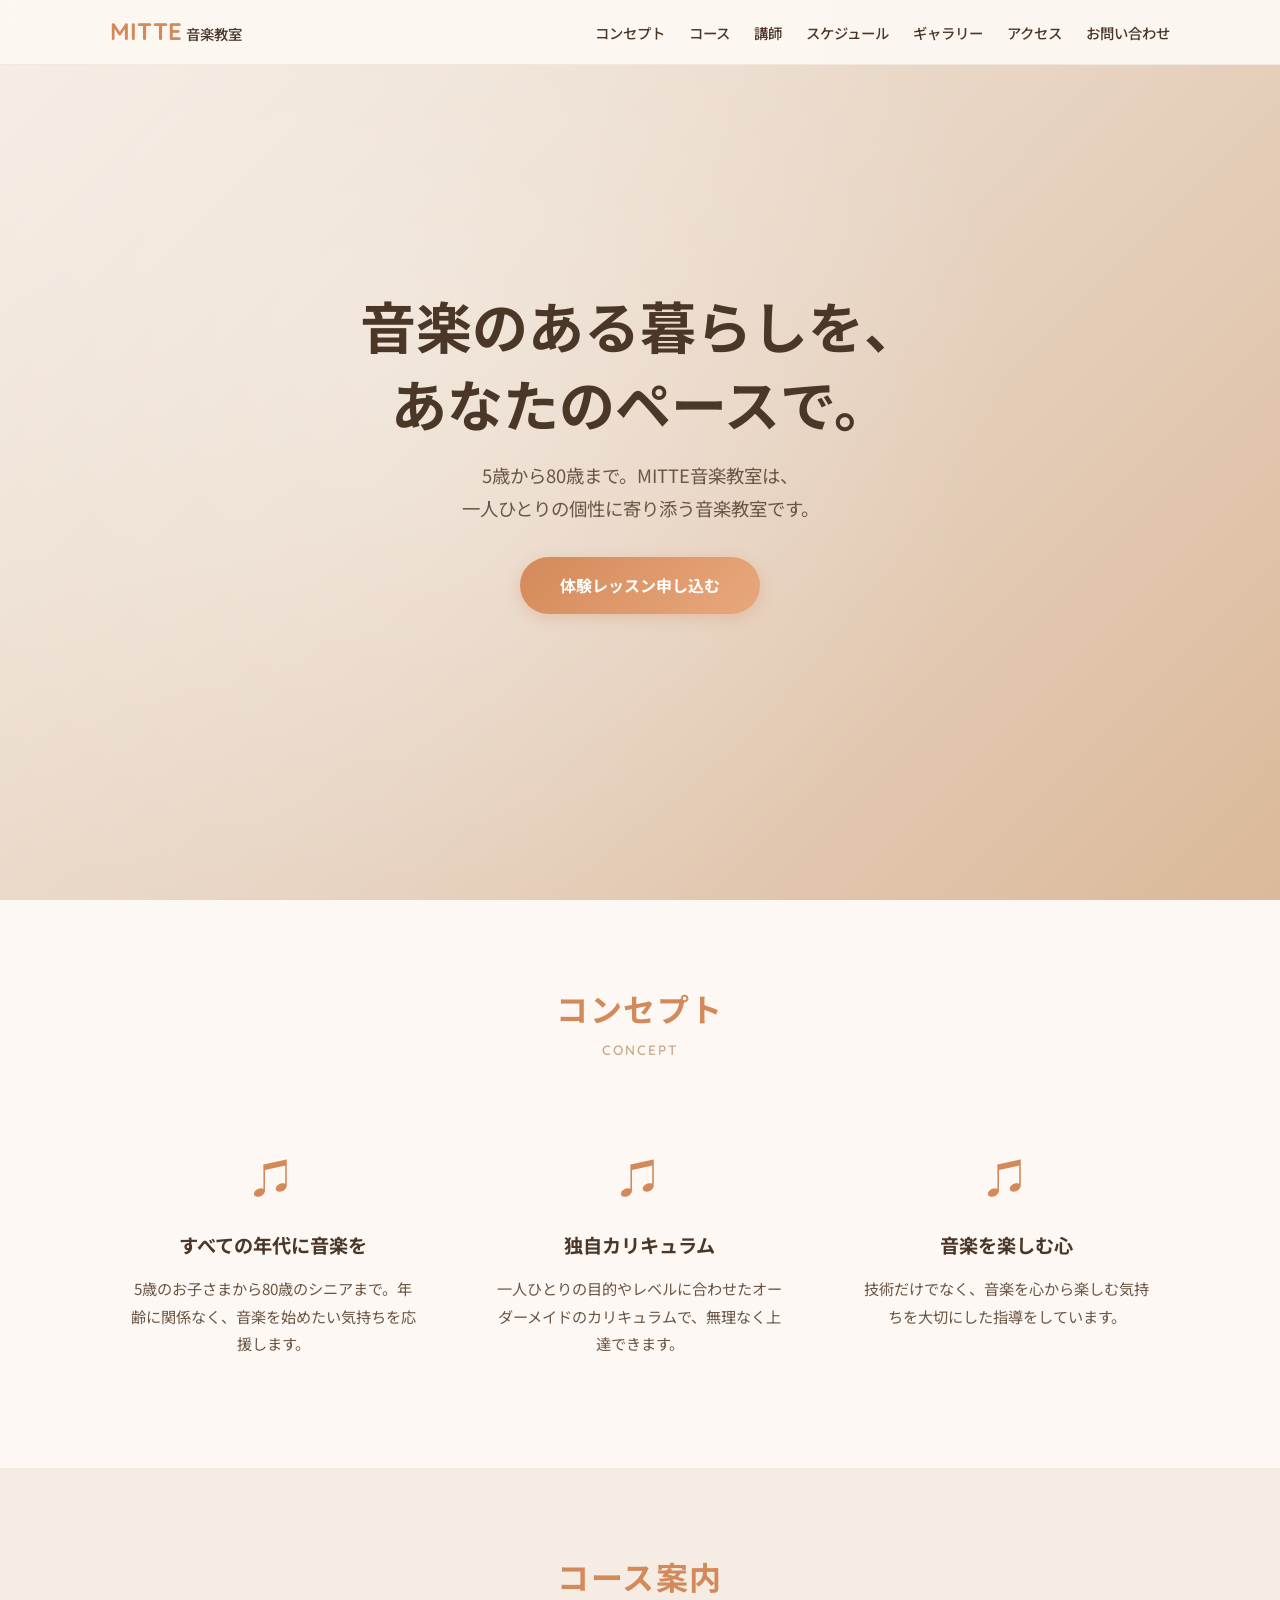
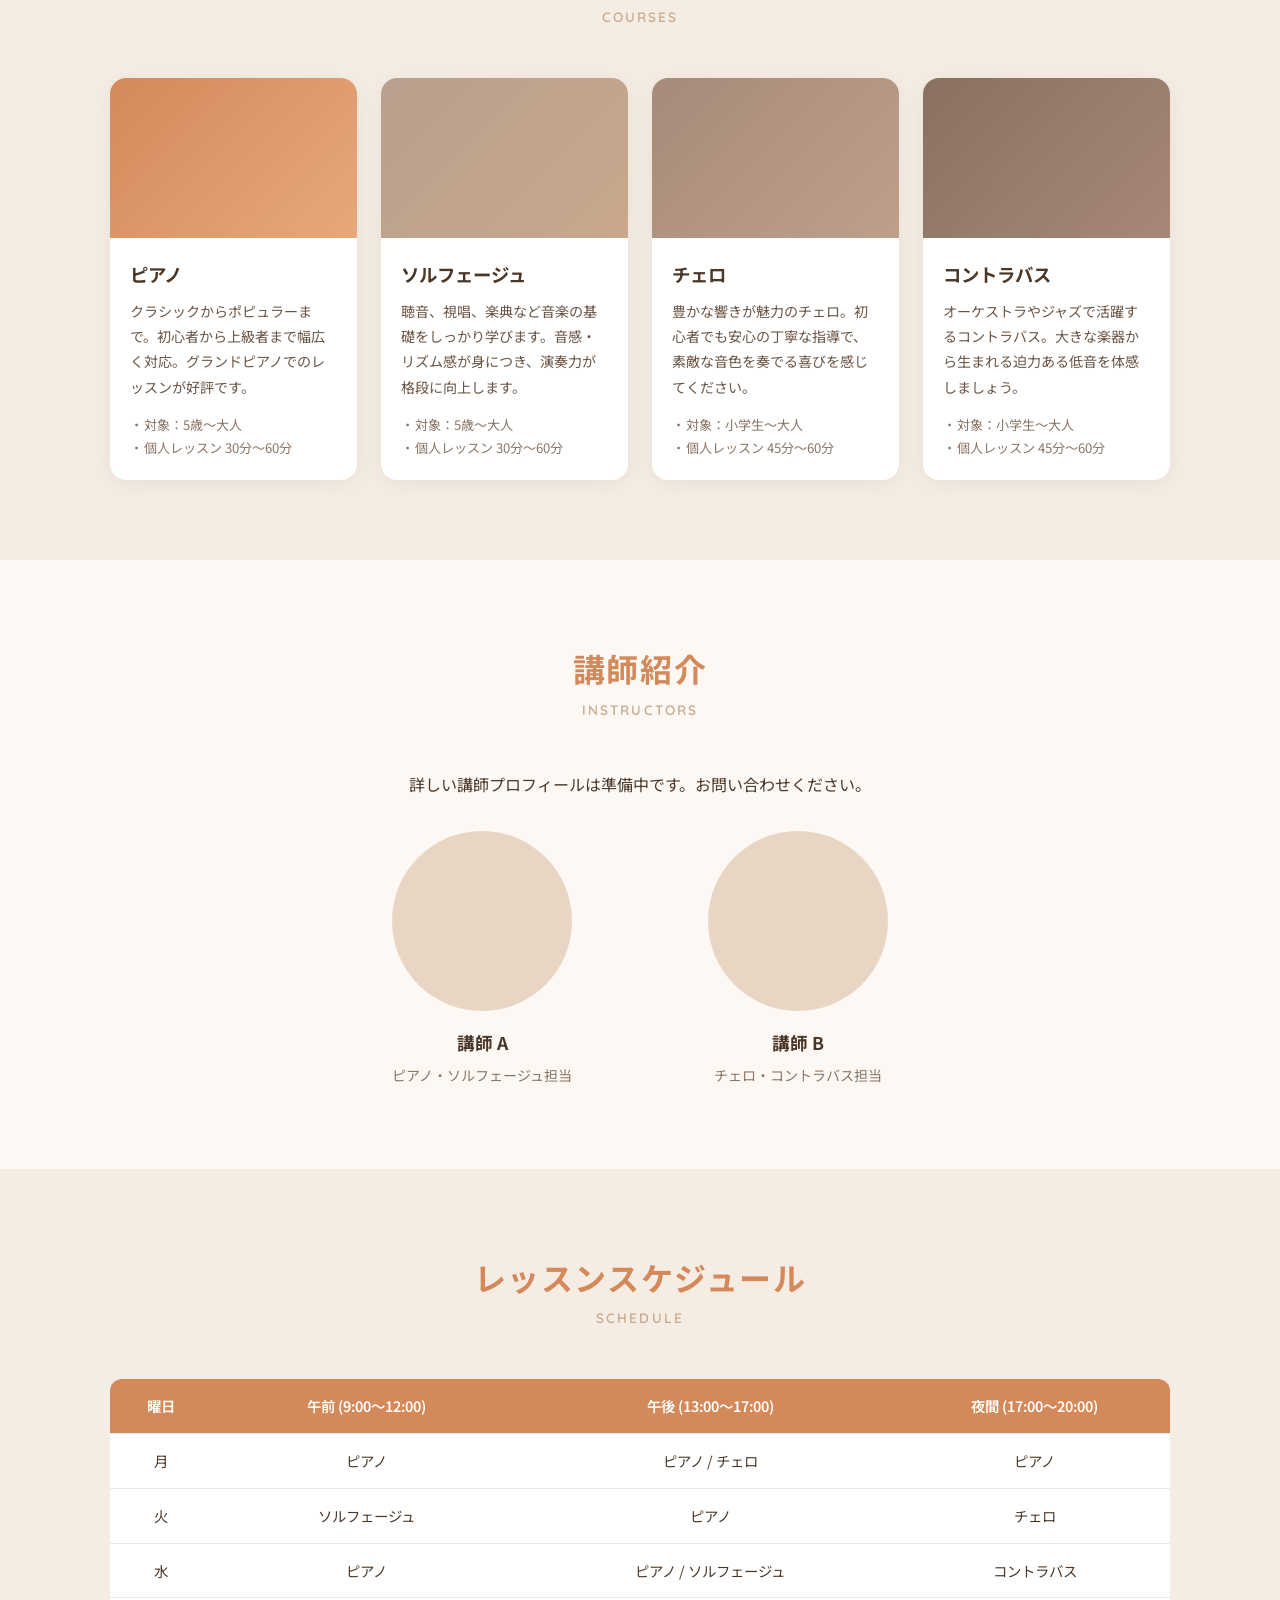
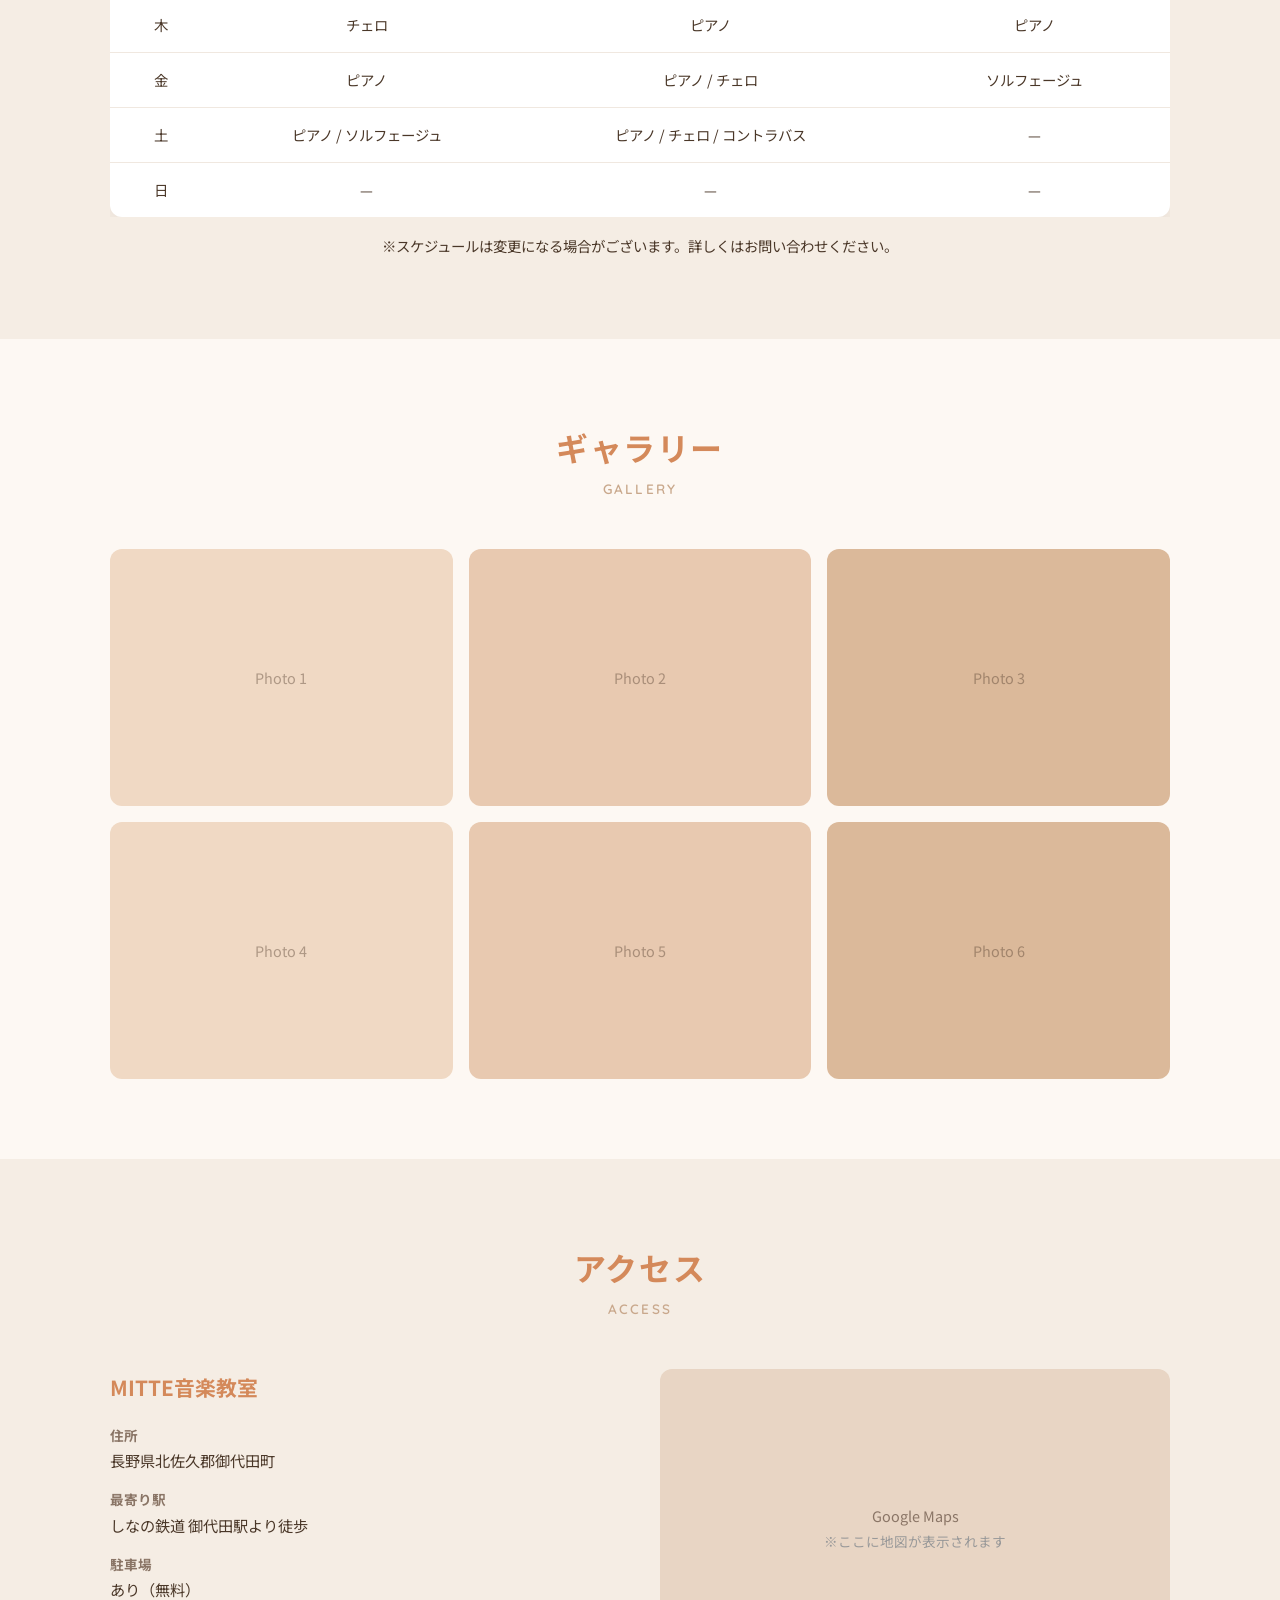
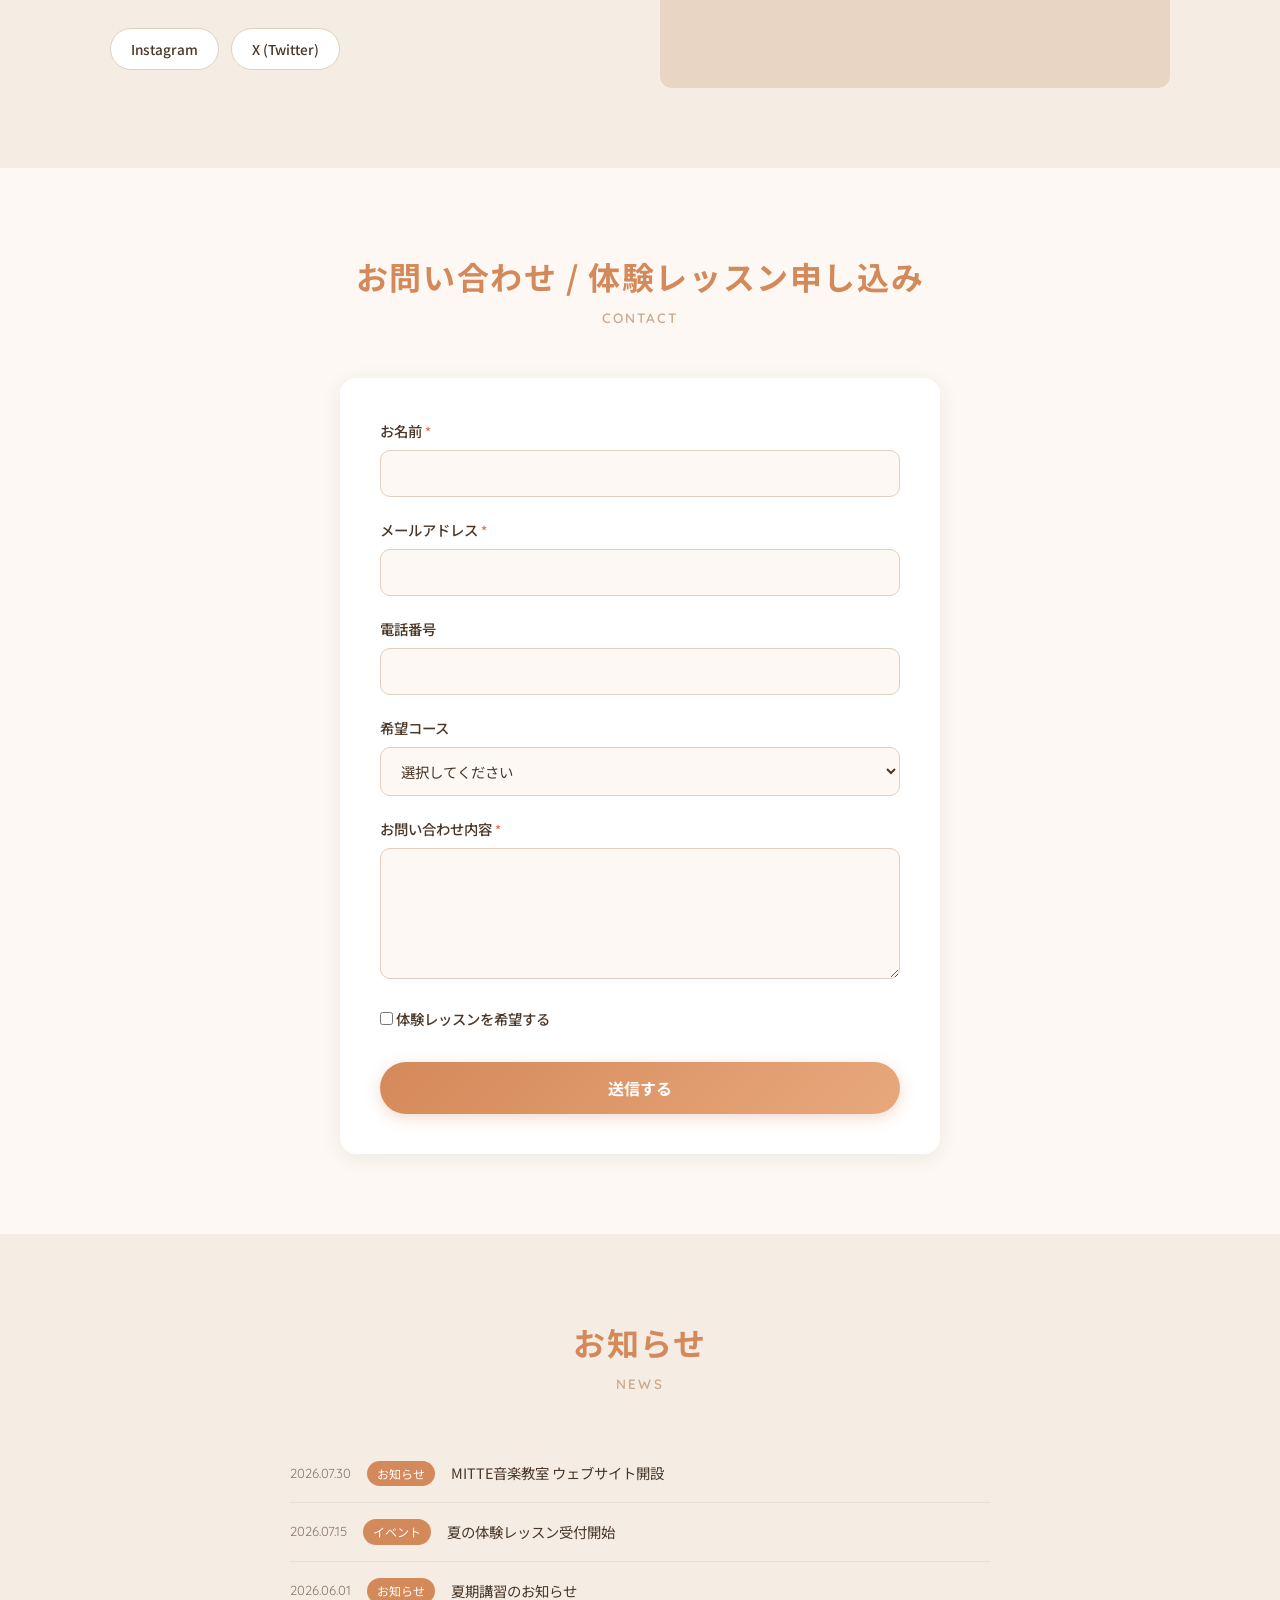
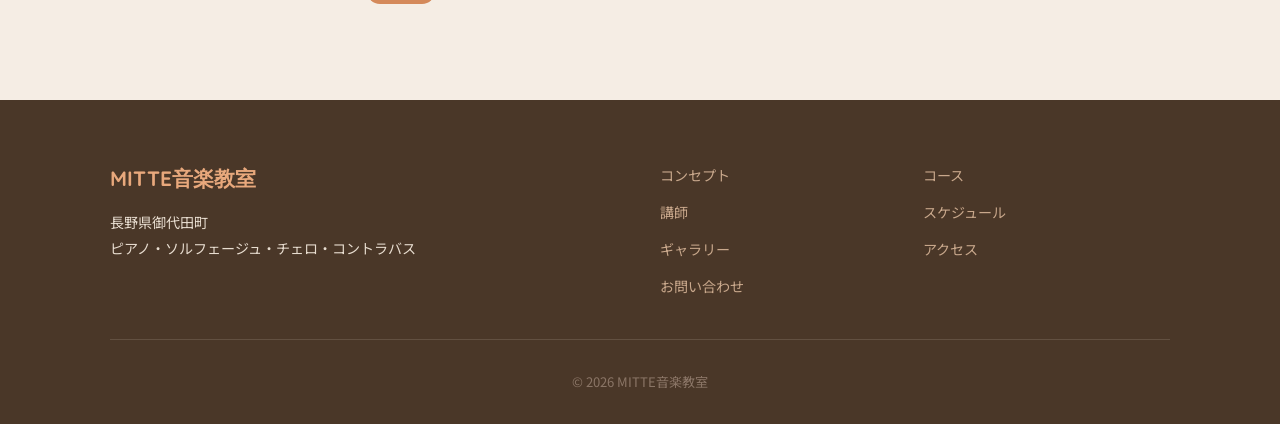
==== index.html @ d1194cb4 "Initial commit: MITTE音楽教室 website" ====
<!DOCTYPE html>
<html lang="ja">
<head>
  <meta charset="UTF-8">
  <meta name="viewport" content="width=device-width, initial-scale=1.0">
  <title>MITTE音楽教室 | 御代田町のピアノ・チェロ・コントラバス教室</title>
  <meta name="description" content="長野県御代田町のMITTE音楽教室。5歳から80歳まで、ピアノ・ソルフェージュ・チェロ・コントラバスのレッスンを行っています。">
  <link rel="preconnect" href="https://fonts.googleapis.com">
  <link rel="preconnect" href="https://fonts.gstatic.com" crossorigin>
  <link href="https://fonts.googleapis.com/css2?family=Noto+Sans+JP:wght@400;500;700&family=Quicksand:wght@400;600;700&display=swap" rel="stylesheet">
  <link rel="stylesheet" href="style.css">
</head>
<body>

<header class="header">
  <div class="header-inner">
    <a href="#" class="logo">MITTE<span class="logo-sub">音楽教室</span></a>
    <button class="hamburger" id="hamburger" aria-label="メニューを開く">
      <span></span><span></span><span></span>
    </button>
    <nav class="nav" id="nav">
      <ul>
        <li><a href="#concept">コンセプト</a></li>
        <li><a href="#courses">コース</a></li>
        <li><a href="#instructors">講師</a></li>
        <li><a href="#schedule">スケジュール</a></li>
        <li><a href="#gallery">ギャラリー</a></li>
        <li><a href="#access">アクセス</a></li>
        <li><a href="#contact">お問い合わせ</a></li>
      </ul>
    </nav>
  </div>
</header>

<section class="hero">
  <div class="hero-overlay"></div>
  <div class="hero-content">
    <h1>音楽のある暮らしを、<br>あなたのペースで。</h1>
    <p>5歳から80歳まで。MITTE音楽教室は、<br>一人ひとりの個性に寄り添う音楽教室です。</p>
    <a href="#contact" class="btn btn-primary">体験レッスン申し込む</a>
  </div>
</section>

<section class="section" id="concept">
  <div class="container">
    <h2 class="section-title">コンセプト</h2>
    <p class="section-subtitle">CONCEPT</p>
    <div class="concept-grid">
      <div class="concept-item">
        <div class="concept-icon">&#9835;</div>
        <h3>すべての年代に音楽を</h3>
        <p>5歳のお子さまから80歳のシニアまで。年齢に関係なく、音楽を始めたい気持ちを応援します。</p>
      </div>
      <div class="concept-item">
        <div class="concept-icon">&#9835;</div>
        <h3>独自カリキュラム</h3>
        <p>一人ひとりの目的やレベルに合わせたオーダーメイドのカリキュラムで、無理なく上達できます。</p>
      </div>
      <div class="concept-item">
        <div class="concept-icon">&#9835;</div>
        <h3>音楽を楽しむ心</h3>
        <p>技術だけでなく、音楽を心から楽しむ気持ちを大切にした指導をしています。</p>
      </div>
    </div>
  </div>
</section>

<section class="section section-bg" id="courses">
  <div class="container">
    <h2 class="section-title">コース案内</h2>
    <p class="section-subtitle">COURSES</p>
    <div class="courses-grid">
      <div class="course-card">
        <div class="course-img piano"></div>
        <div class="course-body">
          <h3>ピアノ</h3>
          <p>クラシックからポピュラーまで。初心者から上級者まで幅広く対応。グランドピアノでのレッスンが好評です。</p>
          <ul class="course-detail">
            <li>対象：5歳〜大人</li>
            <li>個人レッスン 30分〜60分</li>
          </ul>
        </div>
      </div>
      <div class="course-card">
        <div class="course-img solfege"></div>
        <div class="course-body">
          <h3>ソルフェージュ</h3>
          <p>聴音、視唱、楽典など音楽の基礎をしっかり学びます。音感・リズム感が身につき、演奏力が格段に向上します。</p>
          <ul class="course-detail">
            <li>対象：5歳〜大人</li>
            <li>個人レッスン 30分〜60分</li>
          </ul>
        </div>
      </div>
      <div class="course-card">
        <div class="course-img cello"></div>
        <div class="course-body">
          <h3>チェロ</h3>
          <p>豊かな響きが魅力のチェロ。初心者でも安心の丁寧な指導で、素敵な音色を奏でる喜びを感じてください。</p>
          <ul class="course-detail">
            <li>対象：小学生〜大人</li>
            <li>個人レッスン 45分〜60分</li>
          </ul>
        </div>
      </div>
      <div class="course-card">
        <div class="course-img contrabass"></div>
        <div class="course-body">
          <h3>コントラバス</h3>
          <p>オーケストラやジャズで活躍するコントラバス。大きな楽器から生まれる迫力ある低音を体感しましょう。</p>
          <ul class="course-detail">
            <li>対象：小学生〜大人</li>
            <li>個人レッスン 45分〜60分</li>
          </ul>
        </div>
      </div>
    </div>
  </div>
</section>

<section class="section" id="instructors">
  <div class="container">
    <h2 class="section-title">講師紹介</h2>
    <p class="section-subtitle">INSTRUCTORS</p>
    <p class="text-center" style="margin-bottom:2rem;">詳しい講師プロフィールは準備中です。お問い合わせください。</p>
    <div class="instructors-grid">
      <div class="instructor-card">
        <div class="instructor-img placeholder"></div>
        <h3>講師 A</h3>
        <p>ピアノ・ソルフェージュ担当</p>
      </div>
      <div class="instructor-card">
        <div class="instructor-img placeholder"></div>
        <h3>講師 B</h3>
        <p>チェロ・コントラバス担当</p>
      </div>
    </div>
  </div>
</section>

<section class="section section-bg" id="schedule">
  <div class="container">
    <h2 class="section-title">レッスンスケジュール</h2>
    <p class="section-subtitle">SCHEDULE</p>
    <div class="schedule-table-wrap">
      <table class="schedule-table">
        <thead>
          <tr>
            <th>曜日</th>
            <th>午前 (9:00〜12:00)</th>
            <th>午後 (13:00〜17:00)</th>
            <th>夜間 (17:00〜20:00)</th>
          </tr>
        </thead>
        <tbody>
          <tr><td>月</td><td>ピアノ</td><td>ピアノ / チェロ</td><td>ピアノ</td></tr>
          <tr><td>火</td><td>ソルフェージュ</td><td>ピアノ</td><td>チェロ</td></tr>
          <tr><td>水</td><td>ピアノ</td><td>ピアノ / ソルフェージュ</td><td>コントラバス</td></tr>
          <tr><td>木</td><td>チェロ</td><td>ピアノ</td><td>ピアノ</td></tr>
          <tr><td>金</td><td>ピアノ</td><td>ピアノ / チェロ</td><td>ソルフェージュ</td></tr>
          <tr><td>土</td><td>ピアノ / ソルフェージュ</td><td>ピアノ / チェロ / コントラバス</td><td>—</td></tr>
          <tr><td>日</td><td>—</td><td>—</td><td>—</td></tr>
        </tbody>
      </table>
    </div>
    <p class="text-center" style="margin-top:1rem;font-size:0.9rem;">※スケジュールは変更になる場合がございます。詳しくはお問い合わせください。</p>
  </div>
</section>

<section class="section" id="gallery">
  <div class="container">
    <h2 class="section-title">ギャラリー</h2>
    <p class="section-subtitle">GALLERY</p>
    <div class="gallery-grid">
      <div class="gallery-item placeholder" style="background:#f0d9c4;">Photo 1</div>
      <div class="gallery-item placeholder" style="background:#e8c9b0;">Photo 2</div>
      <div class="gallery-item placeholder" style="background:#dbb99a;">Photo 3</div>
      <div class="gallery-item placeholder" style="background:#f0d9c4;">Photo 4</div>
      <div class="gallery-item placeholder" style="background:#e8c9b0;">Photo 5</div>
      <div class="gallery-item placeholder" style="background:#dbb99a;">Photo 6</div>
    </div>
  </div>
</section>

<section class="section section-bg" id="access">
  <div class="container">
    <h2 class="section-title">アクセス</h2>
    <p class="section-subtitle">ACCESS</p>
    <div class="access-grid">
      <div class="access-info">
        <h3>MITTE音楽教室</h3>
        <dl>
          <dt>住所</dt>
          <dd>長野県北佐久郡御代田町</dd>
          <dt>最寄り駅</dt>
          <dd>しなの鉄道 御代田駅より徒歩</dd>
          <dt>駐車場</dt>
          <dd>あり（無料）</dd>
        </dl>
        <div class="sns-links">
          <a href="#" class="sns-link" aria-label="Instagram">Instagram</a>
          <a href="#" class="sns-link" aria-label="X（Twitter）">X (Twitter)</a>
        </div>
      </div>
      <div class="access-map">
        <div class="map-placeholder">
          <p>Google Maps</p>
          <p style="font-size:0.85rem;color:#999;">※ここに地図が表示されます</p>
        </div>
      </div>
    </div>
  </div>
</section>

<section class="section" id="contact">
  <div class="container">
    <h2 class="section-title">お問い合わせ / 体験レッスン申し込み</h2>
    <p class="section-subtitle">CONTACT</p>
    <form class="contact-form" id="contactForm">
      <div class="form-group">
        <label for="name">お名前 <span class="required">*</span></label>
        <input type="text" id="name" name="name" required>
      </div>
      <div class="form-group">
        <label for="email">メールアドレス <span class="required">*</span></label>
        <input type="email" id="email" name="email" required>
      </div>
      <div class="form-group">
        <label for="phone">電話番号</label>
        <input type="tel" id="phone" name="phone">
      </div>
      <div class="form-group">
        <label for="course">希望コース</label>
        <select id="course" name="course">
          <option value="">選択してください</option>
          <option value="piano">ピアノ</option>
          <option value="solfege">ソルフェージュ</option>
          <option value="cello">チェロ</option>
          <option value="contrabass">コントラバス</option>
          <option value="other">その他</option>
        </select>
      </div>
      <div class="form-group">
        <label for="message">お問い合わせ内容 <span class="required">*</span></label>
        <textarea id="message" name="message" rows="5" required></textarea>
      </div>
      <div class="form-group">
        <label class="checkbox-label">
          <input type="checkbox" name="trial" value="yes">
          体験レッスンを希望する
        </label>
      </div>
      <button type="submit" class="btn btn-primary btn-submit">送信する</button>
    </form>
  </div>
</section>

<section class="section section-blog" id="news">
  <div class="container">
    <h2 class="section-title">お知らせ</h2>
    <p class="section-subtitle">NEWS</p>
    <ul class="news-list">
      <li><span class="news-date">2026.07.30</span><span class="news-cat">お知らせ</span><a href="#">MITTE音楽教室 ウェブサイト開設</a></li>
      <li><span class="news-date">2026.07.15</span><span class="news-cat">イベント</span><a href="#">夏の体験レッスン受付開始</a></li>
      <li><span class="news-date">2026.06.01</span><span class="news-cat">お知らせ</span><a href="#">夏期講習のお知らせ</a></li>
    </ul>
  </div>
</section>

<footer class="footer">
  <div class="container">
    <div class="footer-grid">
      <div class="footer-brand">
        <h3>MITTE音楽教室</h3>
        <p>長野県御代田町<br>ピアノ・ソルフェージュ・チェロ・コントラバス</p>
      </div>
      <div class="footer-nav">
        <ul>
          <li><a href="#concept">コンセプト</a></li>
          <li><a href="#courses">コース</a></li>
          <li><a href="#instructors">講師</a></li>
          <li><a href="#schedule">スケジュール</a></li>
          <li><a href="#gallery">ギャラリー</a></li>
          <li><a href="#access">アクセス</a></li>
          <li><a href="#contact">お問い合わせ</a></li>
        </ul>
      </div>
    </div>
    <div class="footer-bottom">
      <p>&copy; 2026 MITTE音楽教室</p>
    </div>
  </div>
</footer>

<script src="script.js"></script>
</body>
</html>
---- style.css ----
* {
  margin: 0;
  padding: 0;
  box-sizing: border-box;
}

html {
  scroll-behavior: smooth;
}

body {
  font-family: 'Noto Sans JP', sans-serif;
  color: #4a3728;
  line-height: 1.8;
  background: #fdf8f3;
}

a {
  text-decoration: none;
  color: inherit;
}

img {
  max-width: 100%;
  height: auto;
}

ul {
  list-style: none;
}

.container {
  max-width: 1100px;
  margin: 0 auto;
  padding: 0 20px;
}

.section {
  padding: 80px 0;
}

.section-bg {
  background: #f5ede4;
}

.section-title {
  text-align: center;
  font-size: 2rem;
  font-weight: 700;
  color: #d4895a;
  letter-spacing: 0.05em;
}

.section-subtitle {
  text-align: center;
  font-family: 'Quicksand', sans-serif;
  font-size: 0.85rem;
  font-weight: 600;
  color: #c9a88c;
  letter-spacing: 0.15em;
  margin-bottom: 3rem;
  text-transform: uppercase;
}

.text-center {
  text-align: center;
}

.btn {
  display: inline-block;
  padding: 14px 40px;
  border-radius: 50px;
  font-weight: 700;
  font-size: 1rem;
  transition: all 0.3s;
  cursor: pointer;
  border: none;
  font-family: 'Noto Sans JP', sans-serif;
}

.btn-primary {
  background: linear-gradient(135deg, #d4895a, #e8a87c);
  color: #fff;
  box-shadow: 0 4px 15px rgba(212, 137, 90, 0.3);
}

.btn-primary:hover {
  transform: translateY(-2px);
  box-shadow: 0 6px 20px rgba(212, 137, 90, 0.4);
}

.header {
  position: fixed;
  top: 0;
  left: 0;
  width: 100%;
  z-index: 1000;
  background: rgba(253, 248, 243, 0.95);
  backdrop-filter: blur(10px);
  border-bottom: 1px solid rgba(201, 168, 140, 0.2);
}

.header-inner {
  max-width: 1100px;
  margin: 0 auto;
  padding: 0 20px;
  display: flex;
  justify-content: space-between;
  align-items: center;
  height: 64px;
}

.logo {
  font-family: 'Quicksand', sans-serif;
  font-size: 1.5rem;
  font-weight: 700;
  color: #d4895a;
}

.logo-sub {
  font-family: 'Noto Sans JP', sans-serif;
  font-size: 0.9rem;
  font-weight: 500;
  color: #4a3728;
  margin-left: 4px;
}

.nav ul {
  display: flex;
  gap: 24px;
}

.nav a {
  font-size: 0.9rem;
  font-weight: 500;
  color: #4a3728;
  transition: color 0.3s;
  position: relative;
}

.nav a::after {
  content: '';
  position: absolute;
  bottom: -4px;
  left: 0;
  width: 0;
  height: 2px;
  background: #d4895a;
  transition: width 0.3s;
}

.nav a:hover {
  color: #d4895a;
}

.nav a:hover::after {
  width: 100%;
}

.hamburger {
  display: none;
  flex-direction: column;
  gap: 5px;
  background: none;
  border: none;
  cursor: pointer;
  padding: 4px;
}

.hamburger span {
  width: 28px;
  height: 2px;
  background: #4a3728;
  border-radius: 2px;
  transition: all 0.3s;
}

.hero {
  height: 100vh;
  min-height: 500px;
  display: flex;
  align-items: center;
  justify-content: center;
  text-align: center;
  position: relative;
  background: linear-gradient(135deg, #f5ede4 0%, #e8d5c4 50%, #dbb99a 100%);
}

.hero-overlay {
  position: absolute;
  inset: 0;
  background: radial-gradient(circle at 30% 40%, rgba(255,255,255,0.3) 0%, transparent 60%);
}

.hero-content {
  position: relative;
  z-index: 1;
  padding: 20px;
}

.hero h1 {
  font-size: clamp(2rem, 5vw, 3.5rem);
  font-weight: 700;
  color: #4a3728;
  line-height: 1.4;
  margin-bottom: 1rem;
}

.hero p {
  font-size: clamp(0.95rem, 2vw, 1.15rem);
  color: #6b5544;
  margin-bottom: 2rem;
}

/* Concept */
.concept-grid {
  display: grid;
  grid-template-columns: repeat(auto-fit, minmax(280px, 1fr));
  gap: 40px;
}

.concept-item {
  text-align: center;
  padding: 30px 20px;
}

.concept-icon {
  font-size: 2.5rem;
  color: #d4895a;
  margin-bottom: 1rem;
}

.concept-item h3 {
  font-size: 1.2rem;
  margin-bottom: 0.8rem;
  color: #4a3728;
}

.concept-item p {
  font-size: 0.95rem;
  color: #6b5544;
}

/* Courses */
.courses-grid {
  display: grid;
  grid-template-columns: repeat(auto-fit, minmax(240px, 1fr));
  gap: 24px;
}

.course-card {
  background: #fff;
  border-radius: 16px;
  overflow: hidden;
  box-shadow: 0 4px 20px rgba(74, 55, 40, 0.08);
  transition: transform 0.3s, box-shadow 0.3s;
}

.course-card:hover {
  transform: translateY(-4px);
  box-shadow: 0 8px 30px rgba(74, 55, 40, 0.12);
}

.course-img {
  height: 160px;
  display: flex;
  align-items: center;
  justify-content: center;
  font-family: 'Quicksand', sans-serif;
  font-weight: 600;
  font-size: 1.2rem;
  color: rgba(255,255,255,0.6);
}

.course-img.piano {
  background: linear-gradient(135deg, #d4895a, #e8a87c);
}

.course-img.solfege {
  background: linear-gradient(135deg, #b8a08e, #c9a88c);
}

.course-img.cello {
  background: linear-gradient(135deg, #a68b7a, #bf9f8a);
}

.course-img.contrabass {
  background: linear-gradient(135deg, #8a7060, #a68878);
}

.course-body {
  padding: 20px;
}

.course-body h3 {
  font-size: 1.15rem;
  margin-bottom: 0.5rem;
  color: #4a3728;
}

.course-body p {
  font-size: 0.88rem;
  color: #6b5544;
  margin-bottom: 0.8rem;
}

.course-detail {
  font-size: 0.82rem;
  color: #8a7566;
}

.course-detail li {
  position: relative;
  padding-left: 14px;
}

.course-detail li::before {
  content: '・';
  position: absolute;
  left: 0;
}

/* Instructors */
.instructors-grid {
  display: grid;
  grid-template-columns: repeat(auto-fit, minmax(220px, 1fr));
  gap: 32px;
  max-width: 600px;
  margin: 0 auto;
}

.instructor-card {
  text-align: center;
}

.instructor-img {
  width: 180px;
  height: 180px;
  border-radius: 50%;
  margin: 0 auto 1rem;
  background: #e8d5c4;
  display: flex;
  align-items: center;
  justify-content: center;
  font-size: 0.85rem;
  color: #8a7566;
}

.instructor-card h3 {
  font-size: 1.1rem;
  margin-bottom: 0.3rem;
}

.instructor-card p {
  font-size: 0.88rem;
  color: #8a7566;
}

/* Schedule */
.schedule-table-wrap {
  overflow-x: auto;
}

.schedule-table {
  width: 100%;
  border-collapse: collapse;
  background: #fff;
  border-radius: 12px;
  overflow: hidden;
  box-shadow: 0 4px 20px rgba(74, 55, 40, 0.08);
}

.schedule-table th,
.schedule-table td {
  padding: 14px 16px;
  text-align: center;
  font-size: 0.9rem;
  border-bottom: 1px solid #f0e8e0;
}

.schedule-table th {
  background: #d4895a;
  color: #fff;
  font-weight: 600;
}

.schedule-table td {
  color: #4a3728;
}

.schedule-table tr:last-child td {
  border-bottom: none;
}

.schedule-table tr:hover td {
  background: #faf3ed;
}

/* Gallery */
.gallery-grid {
  display: grid;
  grid-template-columns: repeat(auto-fit, minmax(280px, 1fr));
  gap: 16px;
}

.gallery-item {
  aspect-ratio: 4 / 3;
  border-radius: 12px;
  display: flex;
  align-items: center;
  justify-content: center;
  font-size: 0.9rem;
  color: rgba(74, 55, 40, 0.4);
  transition: transform 0.3s;
}

.gallery-item:hover {
  transform: scale(1.02);
}

/* Access */
.access-grid {
  display: grid;
  grid-template-columns: 1fr 1fr;
  gap: 40px;
  align-items: start;
}

.access-info h3 {
  font-size: 1.3rem;
  margin-bottom: 1rem;
  color: #d4895a;
}

.access-info dl {
  margin-bottom: 1.5rem;
}

.access-info dt {
  font-weight: 700;
  font-size: 0.85rem;
  color: #8a7566;
  margin-top: 0.8rem;
}

.access-info dt:first-child {
  margin-top: 0;
}

.access-info dd {
  font-size: 0.95rem;
  color: #4a3728;
}

.sns-links {
  display: flex;
  gap: 12px;
  margin-top: 1rem;
}

.sns-link {
  display: inline-flex;
  align-items: center;
  gap: 6px;
  padding: 8px 20px;
  border-radius: 50px;
  background: #fff;
  border: 1px solid #e0d0c0;
  font-size: 0.85rem;
  font-weight: 500;
  color: #4a3728;
  transition: all 0.3s;
}

.sns-link:hover {
  background: #d4895a;
  color: #fff;
  border-color: #d4895a;
}

.map-placeholder {
  width: 100%;
  aspect-ratio: 16 / 10;
  border-radius: 12px;
  background: #e8d5c4;
  display: flex;
  flex-direction: column;
  align-items: center;
  justify-content: center;
  color: #8a7566;
  font-size: 0.9rem;
}

/* Contact */
.contact-form {
  max-width: 600px;
  margin: 0 auto;
  background: #fff;
  padding: 40px;
  border-radius: 16px;
  box-shadow: 0 4px 20px rgba(74, 55, 40, 0.08);
}

.form-group {
  margin-bottom: 20px;
}

.form-group label {
  display: block;
  font-size: 0.9rem;
  font-weight: 500;
  margin-bottom: 6px;
  color: #4a3728;
}

.required {
  color: #e07050;
  font-size: 0.8rem;
}

.form-group input,
.form-group select,
.form-group textarea {
  width: 100%;
  padding: 12px 16px;
  border: 1px solid #e0d0c0;
  border-radius: 10px;
  font-family: 'Noto Sans JP', sans-serif;
  font-size: 0.9rem;
  color: #4a3728;
  background: #fdf8f3;
  transition: border-color 0.3s;
}

.form-group input:focus,
.form-group select:focus,
.form-group textarea:focus {
  outline: none;
  border-color: #d4895a;
  box-shadow: 0 0 0 3px rgba(212, 137, 90, 0.1);
}

.checkbox-label {
  display: flex;
  align-items: center;
  gap: 8px;
  cursor: pointer;
  font-size: 0.9rem;
}

.checkbox-label input[type="checkbox"] {
  width: auto;
  accent-color: #d4895a;
}

.btn-submit {
  width: 100%;
  margin-top: 10px;
}

/* News / Blog */
.section-blog {
  background: #f5ede4;
}

.news-list {
  max-width: 700px;
  margin: 0 auto;
}

.news-list li {
  display: flex;
  align-items: center;
  gap: 16px;
  padding: 16px 0;
  border-bottom: 1px solid #e8ddd0;
}

.news-list li:last-child {
  border-bottom: none;
}

.news-date {
  font-size: 0.82rem;
  color: #8a7566;
  white-space: nowrap;
  font-family: 'Quicksand', sans-serif;
}

.news-cat {
  font-size: 0.75rem;
  padding: 2px 10px;
  border-radius: 50px;
  background: #d4895a;
  color: #fff;
  white-space: nowrap;
}

.news-list a {
  font-size: 0.9rem;
  color: #4a3728;
  transition: color 0.3s;
}

.news-list a:hover {
  color: #d4895a;
}

/* Footer */
.footer {
  background: #4a3728;
  color: #e8ddd0;
  padding: 60px 0 30px;
}

.footer-grid {
  display: grid;
  grid-template-columns: 1fr 1fr;
  gap: 40px;
  margin-bottom: 40px;
}

.footer-brand h3 {
  font-family: 'Quicksand', sans-serif;
  font-size: 1.3rem;
  color: #e8a87c;
  margin-bottom: 0.8rem;
}

.footer-brand p {
  font-size: 0.88rem;
  line-height: 1.8;
}

.footer-nav ul {
  display: grid;
  grid-template-columns: 1fr 1fr;
  gap: 8px 16px;
}

.footer-nav a {
  font-size: 0.88rem;
  color: #c9a88c;
  transition: color 0.3s;
}

.footer-nav a:hover {
  color: #e8a87c;
}

.footer-bottom {
  text-align: center;
  padding-top: 30px;
  border-top: 1px solid rgba(232, 221, 208, 0.15);
  font-size: 0.82rem;
  color: #8a7566;
}

@media (max-width: 768px) {
  .section {
    padding: 60px 0;
  }

  .nav {
    position: fixed;
    top: 64px;
    left: 0;
    width: 100%;
    background: rgba(253, 248, 243, 0.98);
    backdrop-filter: blur(10px);
    padding: 20px;
    transform: translateY(-120%);
    transition: transform 0.3s;
    border-bottom: 1px solid rgba(201, 168, 140, 0.2);
  }

  .nav.open {
    transform: translateY(0);
  }

  .nav ul {
    flex-direction: column;
    gap: 16px;
  }

  .nav a {
    font-size: 1rem;
    display: block;
    padding: 8px 0;
  }

  .hamburger {
    display: flex;
  }

  .hamburger.active span:nth-child(1) {
    transform: translateY(7px) rotate(45deg);
  }

  .hamburger.active span:nth-child(2) {
    opacity: 0;
  }

  .hamburger.active span:nth-child(3) {
    transform: translateY(-7px) rotate(-45deg);
  }

  .access-grid {
    grid-template-columns: 1fr;
  }

  .footer-grid {
    grid-template-columns: 1fr;
  }

  .footer-nav ul {
    grid-template-columns: 1fr;
  }

  .contact-form {
    padding: 24px;
  }

  .news-list li {
    flex-wrap: wrap;
    gap: 8px;
  }
}
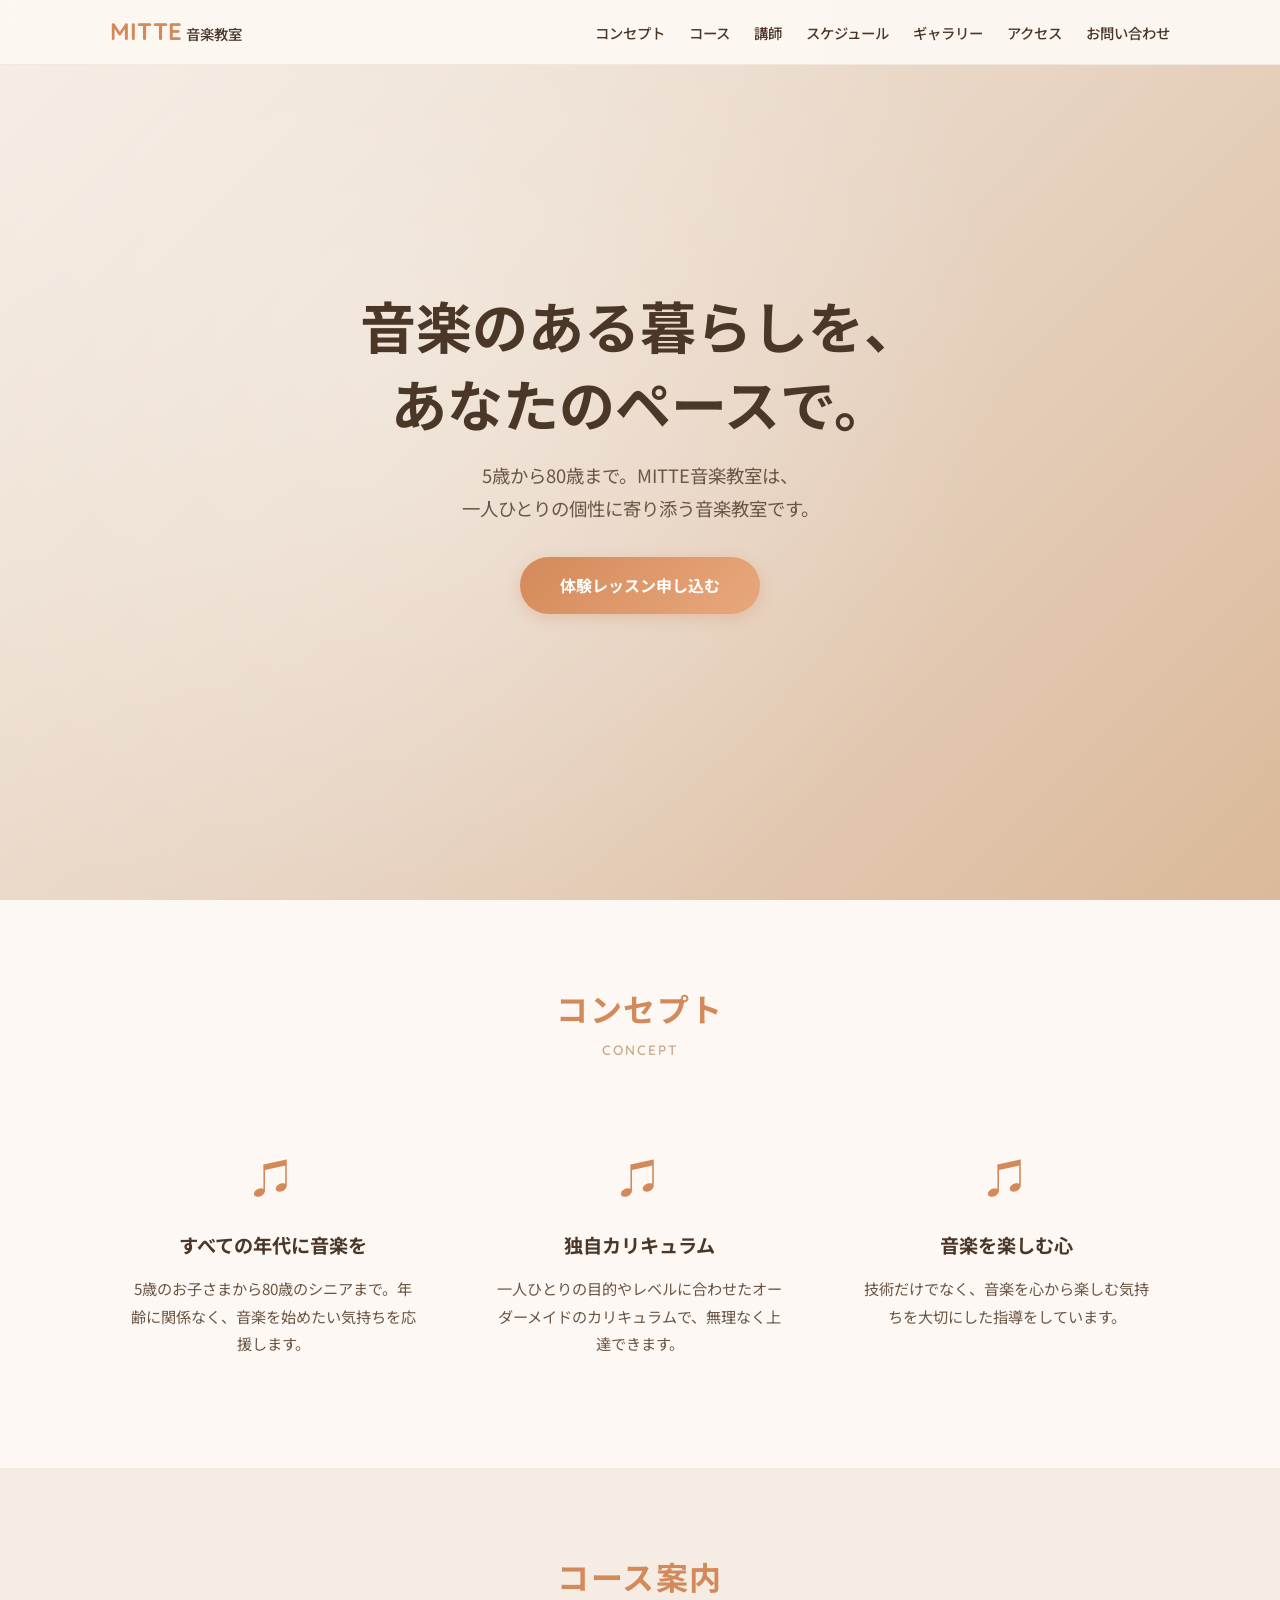
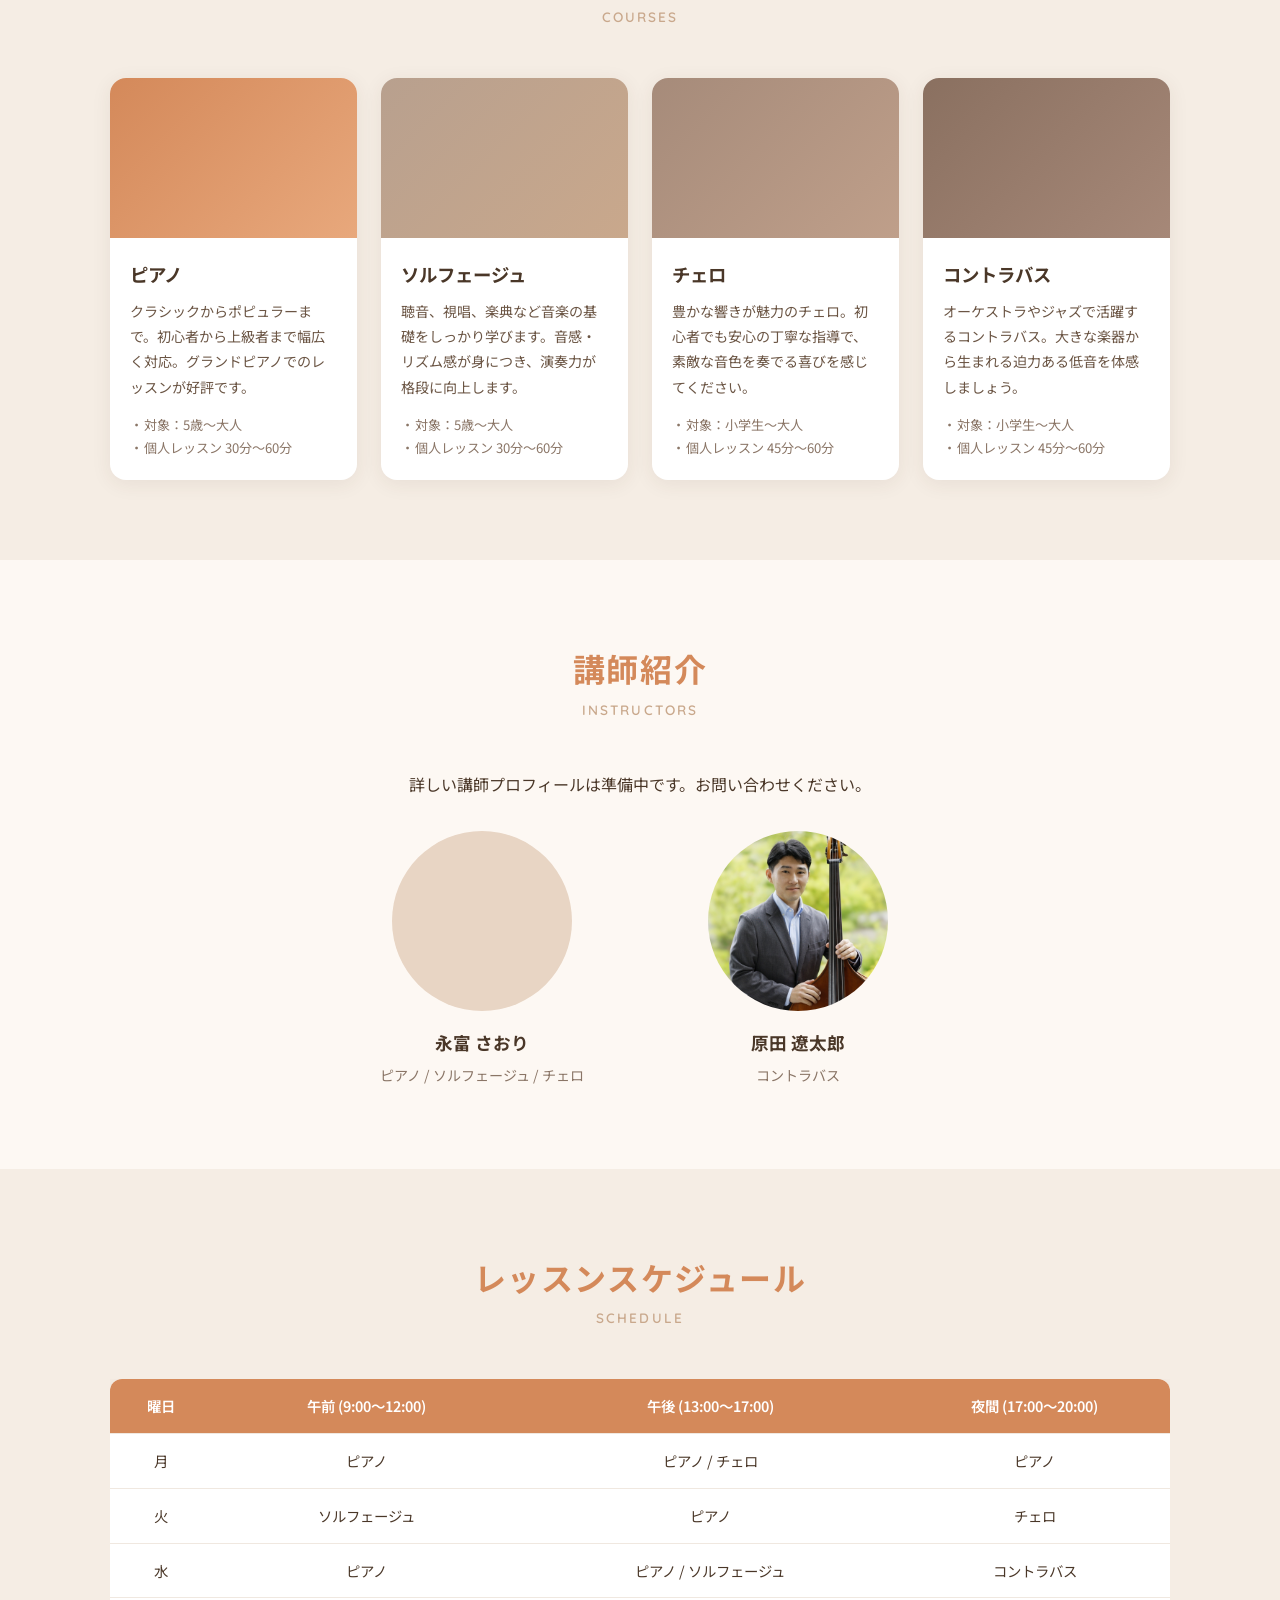
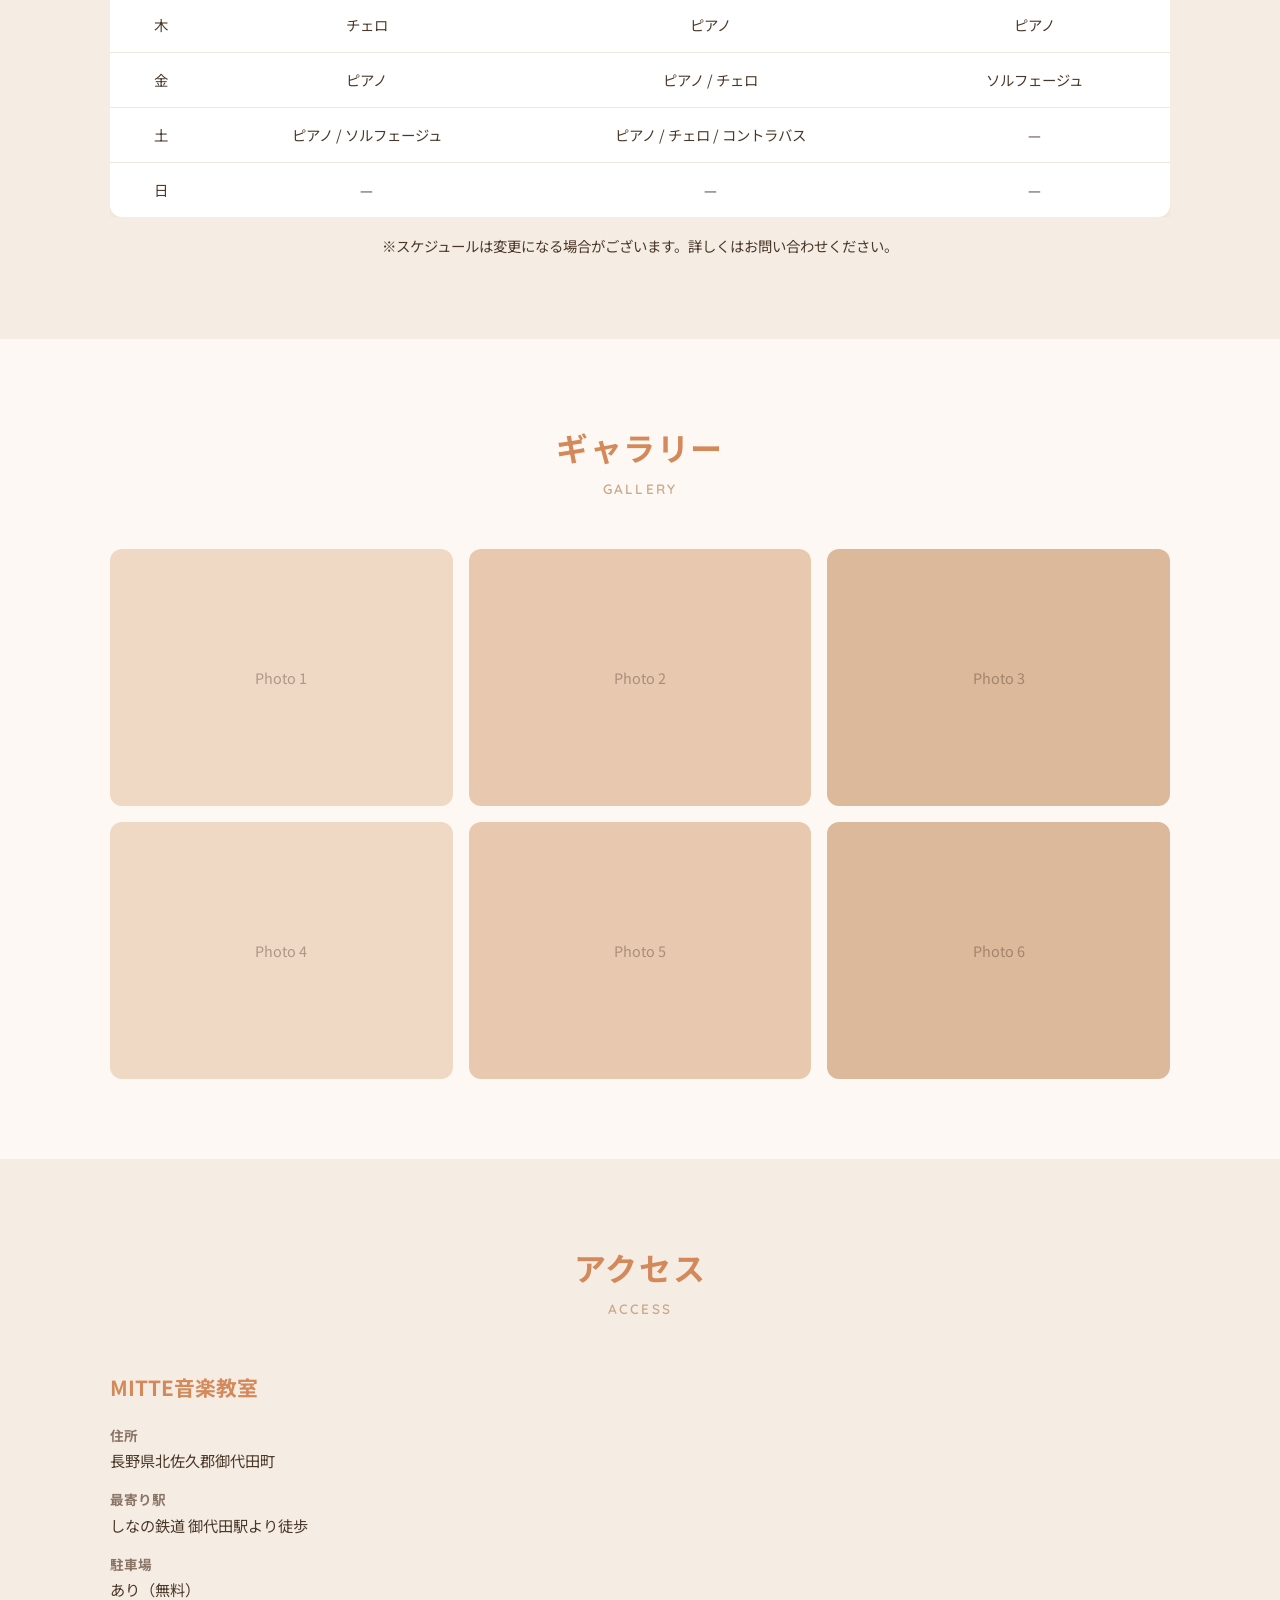
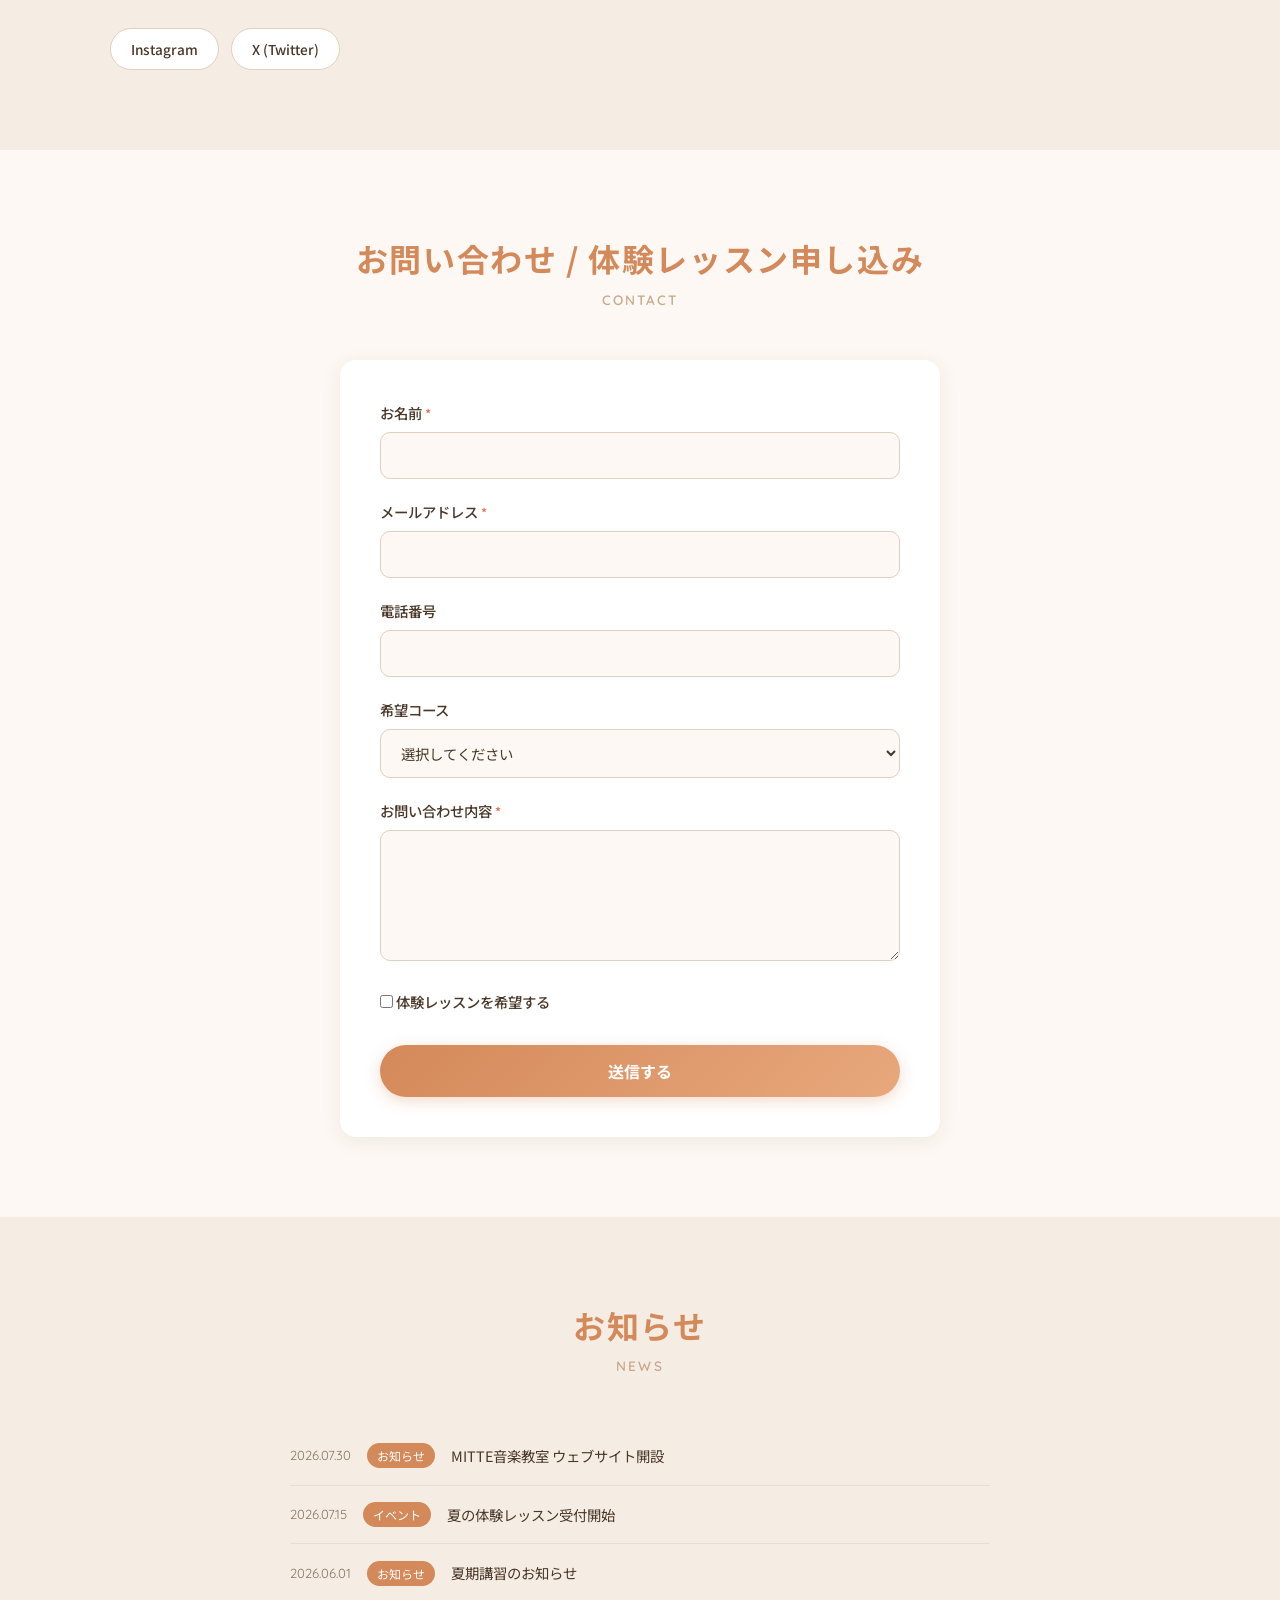
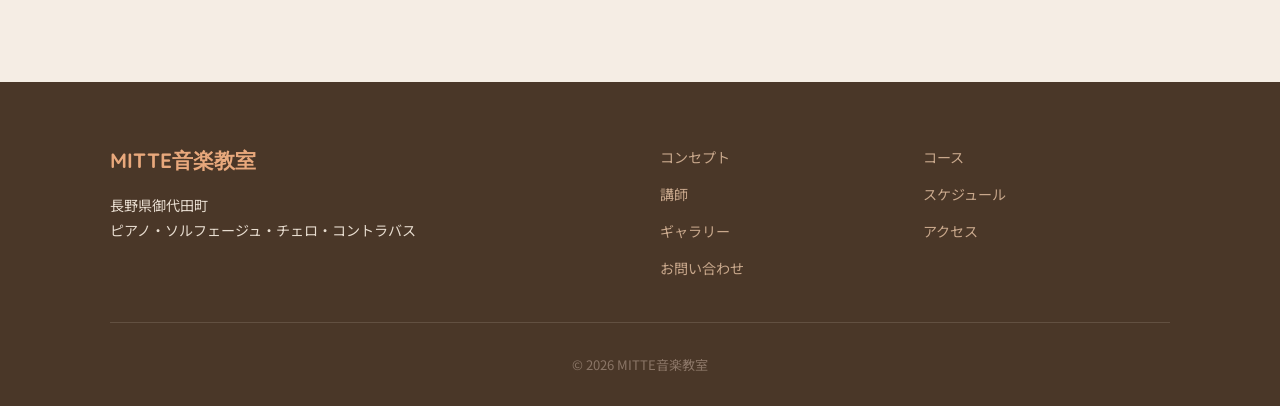
==== commit 23db8d99: "Add instructor photos, remove Google Maps, configure Formspree form" ====
--- a/index.html
+++ b/index.html
@@ -125,14 +125,14 @@
     <p class="text-center" style="margin-bottom:2rem;">詳しい講師プロフィールは準備中です。お問い合わせください。</p>
     <div class="instructors-grid">
       <div class="instructor-card">
-        <div class="instructor-img placeholder"></div>
-        <h3>講師 A</h3>
-        <p>ピアノ・ソルフェージュ担当</p>
+        <div class="instructor-img" style="background-image:url(images/nagatomi.jpg);background-size:cover;background-position:center;"></div>
+        <h3>永富 さおり</h3>
+        <p>ピアノ / ソルフェージュ / チェロ</p>
       </div>
       <div class="instructor-card">
-        <div class="instructor-img placeholder"></div>
-        <h3>講師 B</h3>
-        <p>チェロ・コントラバス担当</p>
+        <div class="instructor-img" style="background-image:url(images/harada.jpg);background-size:cover;background-position:center;"></div>
+        <h3>原田 遼太郎</h3>
+        <p>コントラバス</p>
       </div>
     </div>
   </div>
@@ -202,12 +202,7 @@
           <a href="#" class="sns-link" aria-label="X（Twitter）">X (Twitter)</a>
         </div>
       </div>
-      <div class="access-map">
-        <div class="map-placeholder">
-          <p>Google Maps</p>
-          <p style="font-size:0.85rem;color:#999;">※ここに地図が表示されます</p>
-        </div>
-      </div>
+
     </div>
   </div>
 </section>
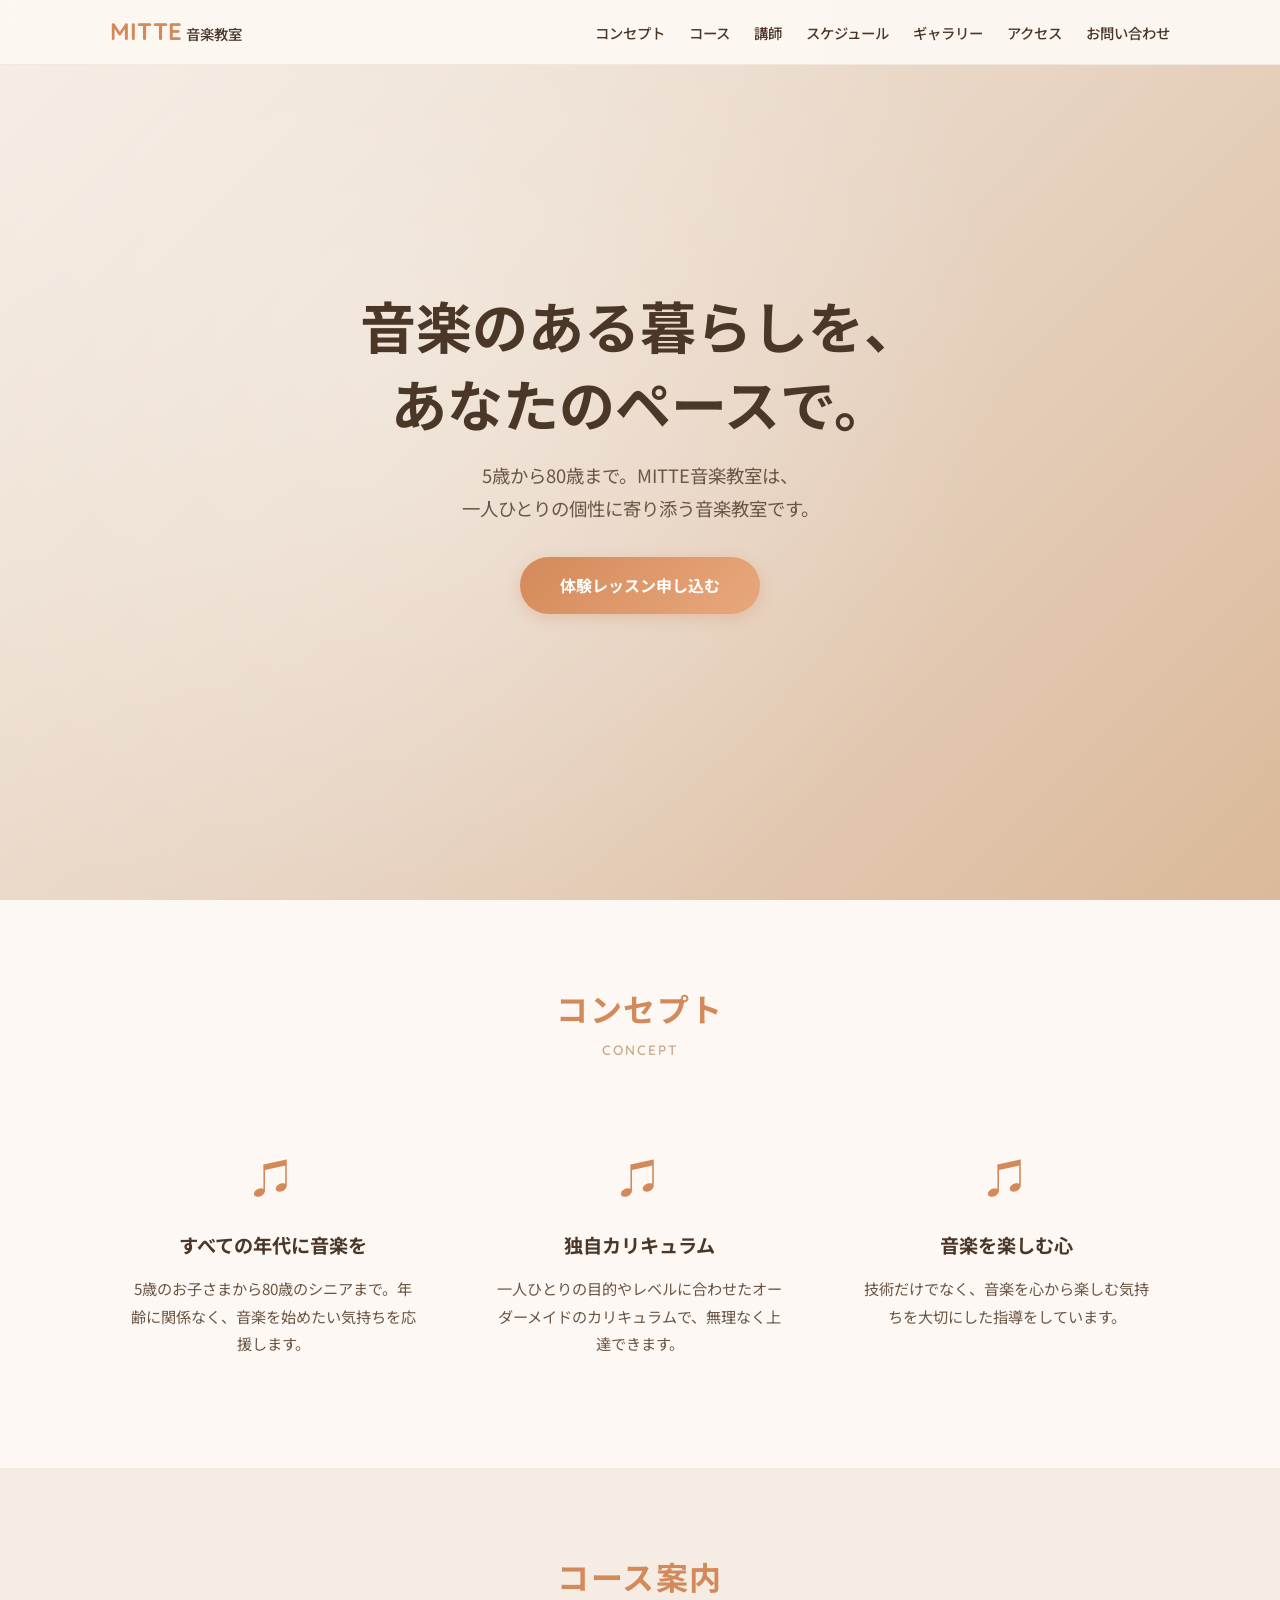
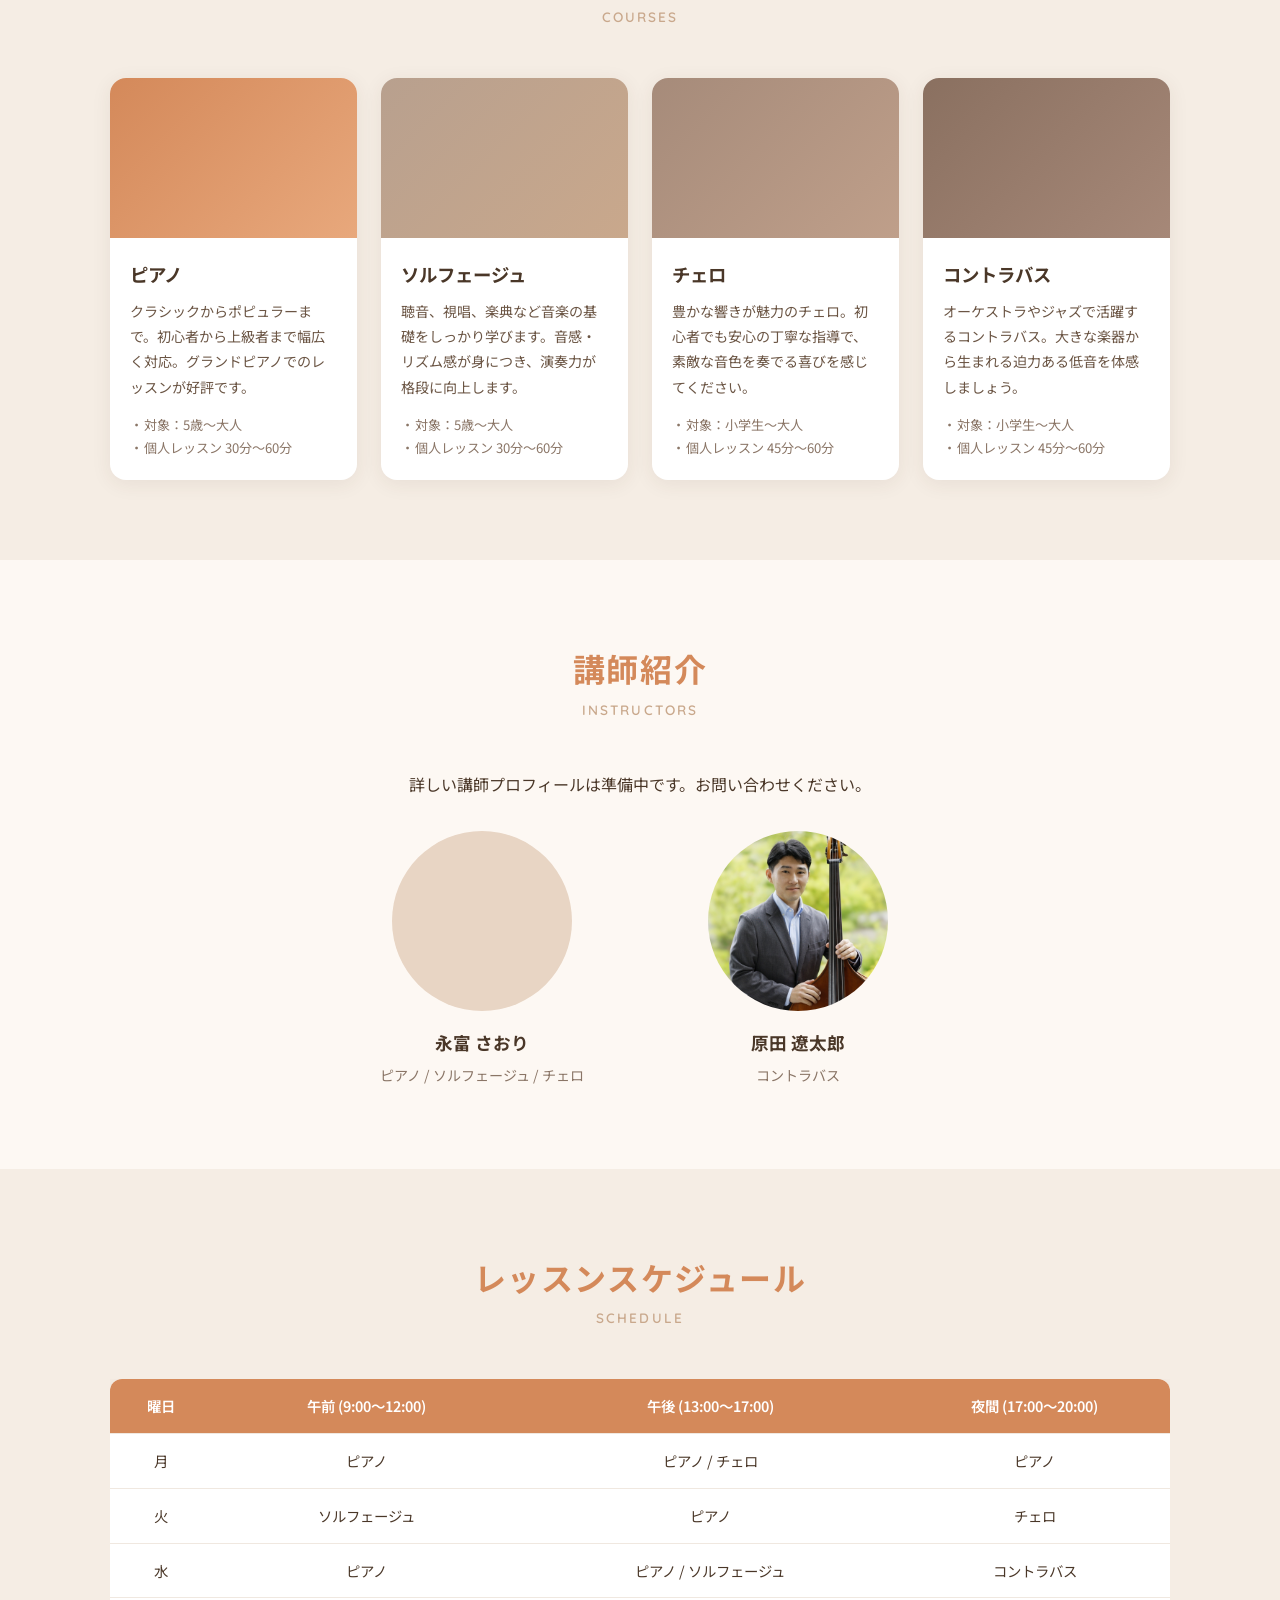
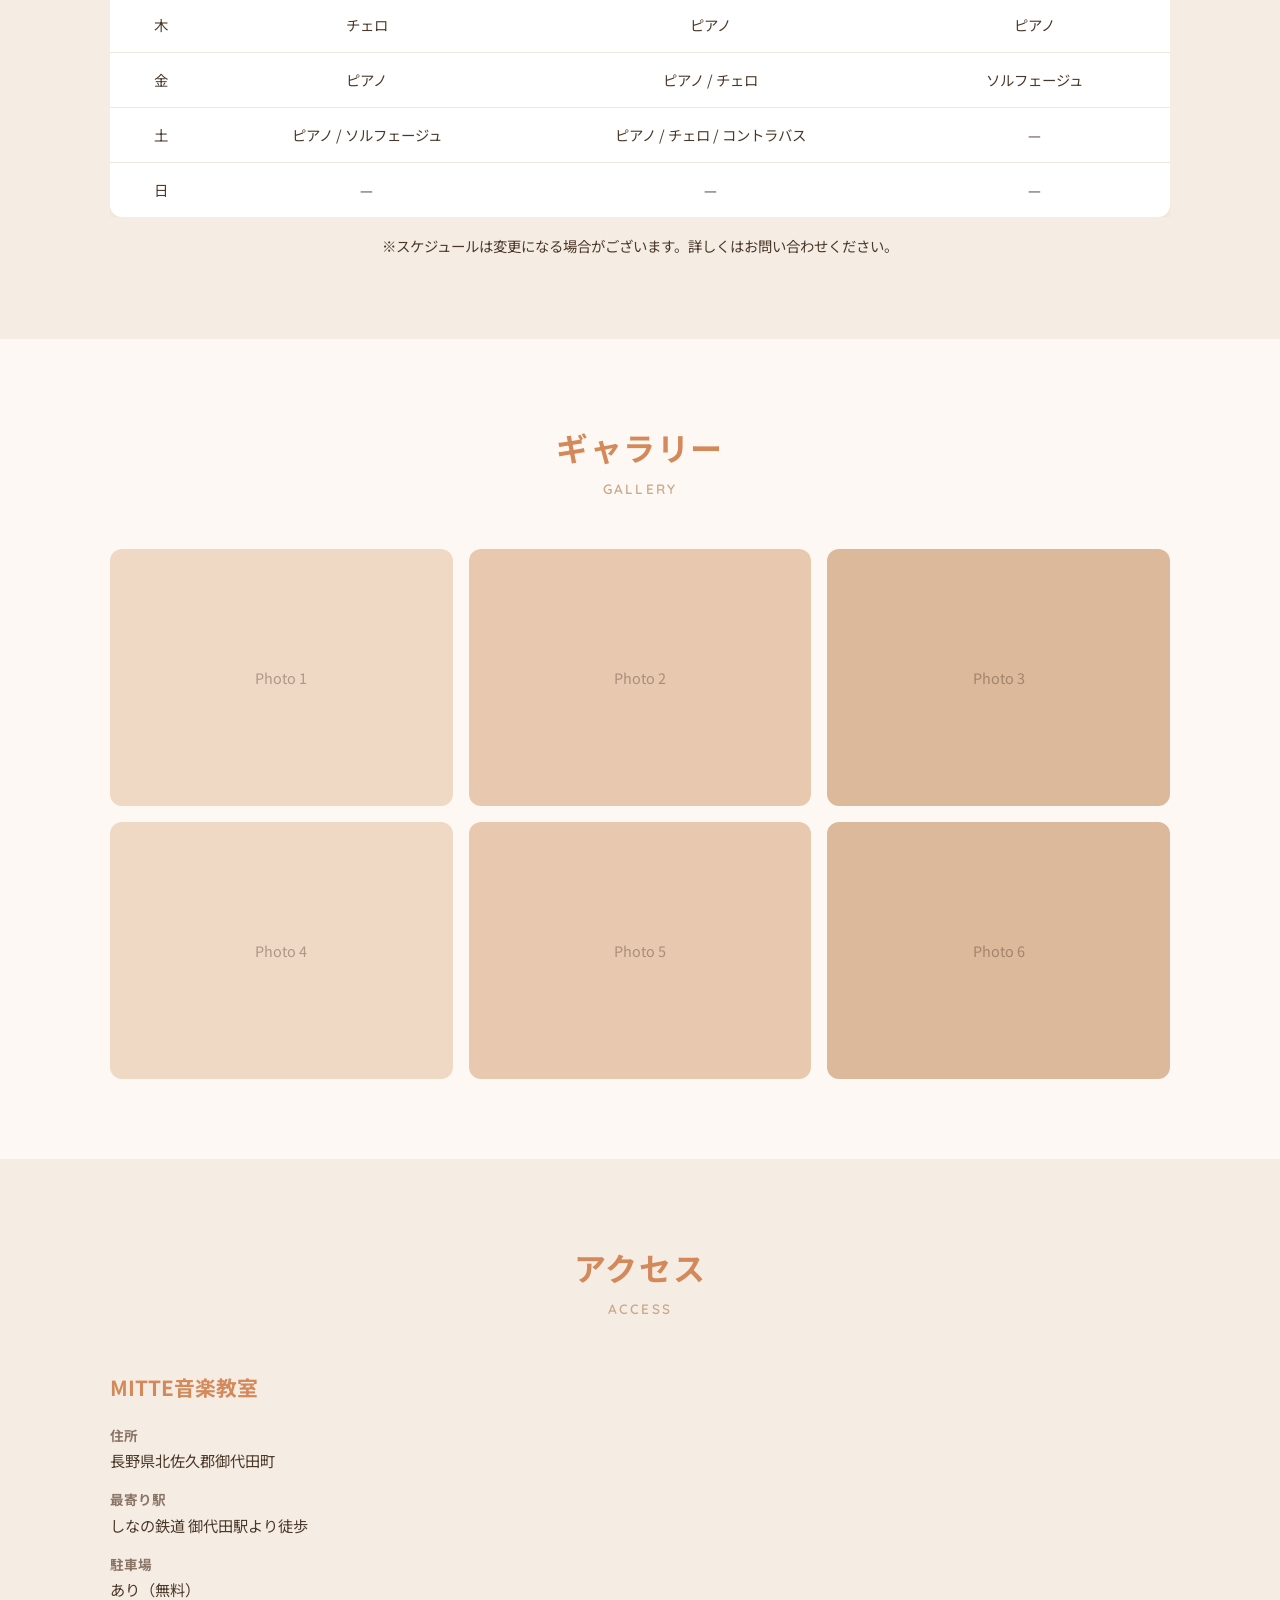
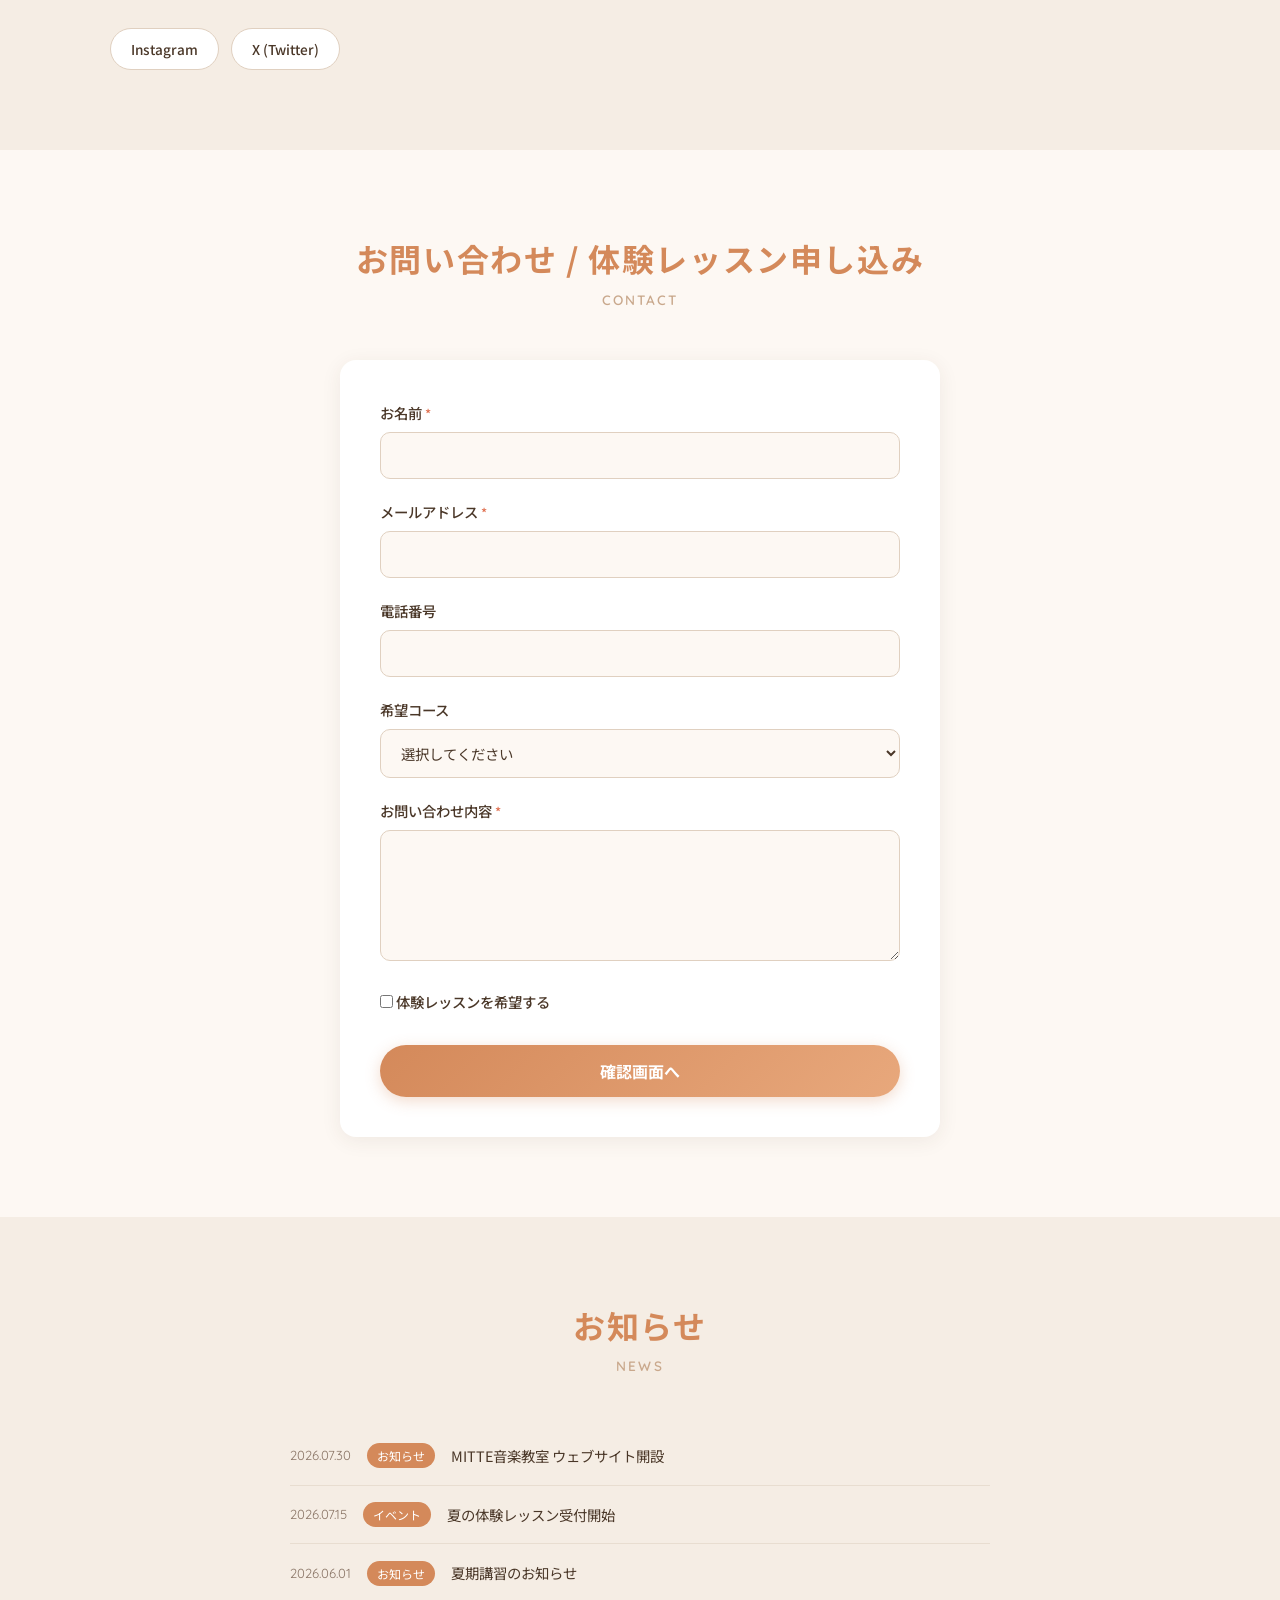
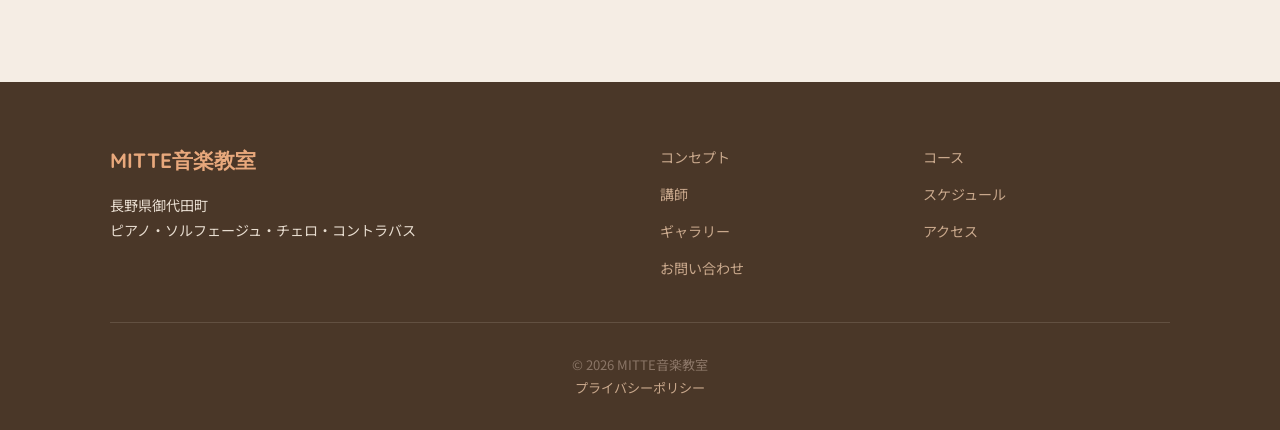
==== commit c08e4332: "Add confirmation screen, privacy policy, and CNAME for custom domain" ====
--- a/index.html
+++ b/index.html
@@ -245,8 +245,24 @@
           体験レッスンを希望する
         </label>
       </div>
-      <button type="submit" class="btn btn-primary btn-submit">送信する</button>
+      <button type="submit" class="btn btn-primary btn-submit">確認画面へ</button>
     </form>
+
+    <div class="contact-form confirm-box" id="confirmBox" style="display:none;">
+      <h3 style="margin-bottom:1.5rem;color:#4a3728;">お問い合わせ内容の確認</h3>
+      <dl class="confirm-list">
+        <dt>お名前</dt><dd id="cfName"></dd>
+        <dt>メールアドレス</dt><dd id="cfEmail"></dd>
+        <dt>電話番号</dt><dd id="cfPhone"></dd>
+        <dt>希望コース</dt><dd id="cfCourse"></dd>
+        <dt>体験レッスン希望</dt><dd id="cfTrial"></dd>
+        <dt>お問い合わせ内容</dt><dd id="cfMessage"></dd>
+      </dl>
+      <div class="confirm-actions">
+        <button type="button" class="btn btn-secondary" id="backBtn">戻る</button>
+        <button type="button" class="btn btn-primary" id="sendBtn">送信する</button>
+      </div>
+    </div>
   </div>
 </section>
 
@@ -283,6 +299,7 @@
     </div>
     <div class="footer-bottom">
       <p>&copy; 2026 MITTE音楽教室</p>
+      <p><a href="privacy.html" style="color:#c9a88c;">プライバシーポリシー</a></p>
     </div>
   </div>
 </footer>
--- a/style.css
+++ b/style.css
@@ -558,6 +558,78 @@
   margin-top: 10px;
 }
 
+.btn-secondary {
+  display: inline-block;
+  padding: 14px 40px;
+  border-radius: 50px;
+  font-weight: 700;
+  font-size: 1rem;
+  transition: all 0.3s;
+  cursor: pointer;
+  border: 1px solid #d4895a;
+  color: #d4895a;
+  background: #fff;
+  font-family: 'Noto Sans JP', sans-serif;
+}
+
+.btn-secondary:hover {
+  background: #fdf8f3;
+}
+
+.confirm-box {
+  max-width: 600px;
+  margin: 0 auto;
+}
+
+.confirm-list {
+  margin-bottom: 2rem;
+}
+
+.confirm-list dt {
+  font-size: 0.82rem;
+  font-weight: 700;
+  color: #8a7566;
+  margin-top: 1rem;
+  padding-bottom: 4px;
+  border-bottom: 1px solid #f0e8e0;
+}
+
+.confirm-list dt:first-child {
+  margin-top: 0;
+}
+
+.confirm-list dd {
+  font-size: 0.95rem;
+  color: #4a3728;
+  padding: 6px 0 10px;
+  white-space: pre-wrap;
+  word-break: break-word;
+}
+
+.confirm-actions {
+  display: flex;
+  gap: 16px;
+  justify-content: center;
+}
+
+.confirm-actions .btn {
+  flex: 1;
+  max-width: 200px;
+  text-align: center;
+}
+
+@media (max-width: 768px) {
+  .confirm-actions {
+    flex-direction: column;
+    align-items: center;
+  }
+
+  .confirm-actions .btn {
+    max-width: 100%;
+    width: 100%;
+  }
+}
+
 /* News / Blog */
 .section-blog {
   background: #f5ede4;
@@ -604,6 +676,85 @@
 
 .news-list a:hover {
   color: #d4895a;
+}
+
+/* Page (privacy) */
+.page-main {
+  padding-top: 120px;
+  padding-bottom: 80px;
+  min-height: 60vh;
+}
+
+.page-title {
+  text-align: center;
+  font-size: 2rem;
+  font-weight: 700;
+  color: #d4895a;
+  letter-spacing: 0.05em;
+}
+
+.page-subtitle {
+  text-align: center;
+  font-family: 'Quicksand', sans-serif;
+  font-size: 0.85rem;
+  font-weight: 600;
+  color: #c9a88c;
+  letter-spacing: 0.15em;
+  margin-bottom: 3rem;
+  text-transform: uppercase;
+}
+
+.page-body {
+  max-width: 760px;
+  margin: 0 auto;
+  background: #fff;
+  padding: 40px;
+  border-radius: 16px;
+  box-shadow: 0 4px 20px rgba(74, 55, 40, 0.08);
+  color: #4a3728;
+  font-size: 0.95rem;
+}
+
+.page-body h2 {
+  font-size: 1.15rem;
+  color: #d4895a;
+  margin-top: 2.2rem;
+  margin-bottom: 0.8rem;
+  padding-bottom: 6px;
+  border-bottom: 1px solid #f0e8e0;
+}
+
+.page-body h2:first-child {
+  margin-top: 0;
+}
+
+.page-body p {
+  margin-bottom: 0.8rem;
+}
+
+.page-body ul {
+  list-style: disc;
+  padding-left: 1.5em;
+  margin-bottom: 0.8rem;
+}
+
+.page-body ul li {
+  margin-bottom: 0.3rem;
+}
+
+.page-body a {
+  color: #d4895a;
+  text-decoration: underline;
+}
+
+.page-body a:hover {
+  color: #e8a87c;
+}
+
+@media (max-width: 768px) {
+  .page-body {
+    padding: 24px;
+  }
 }
 
 /* Footer */
